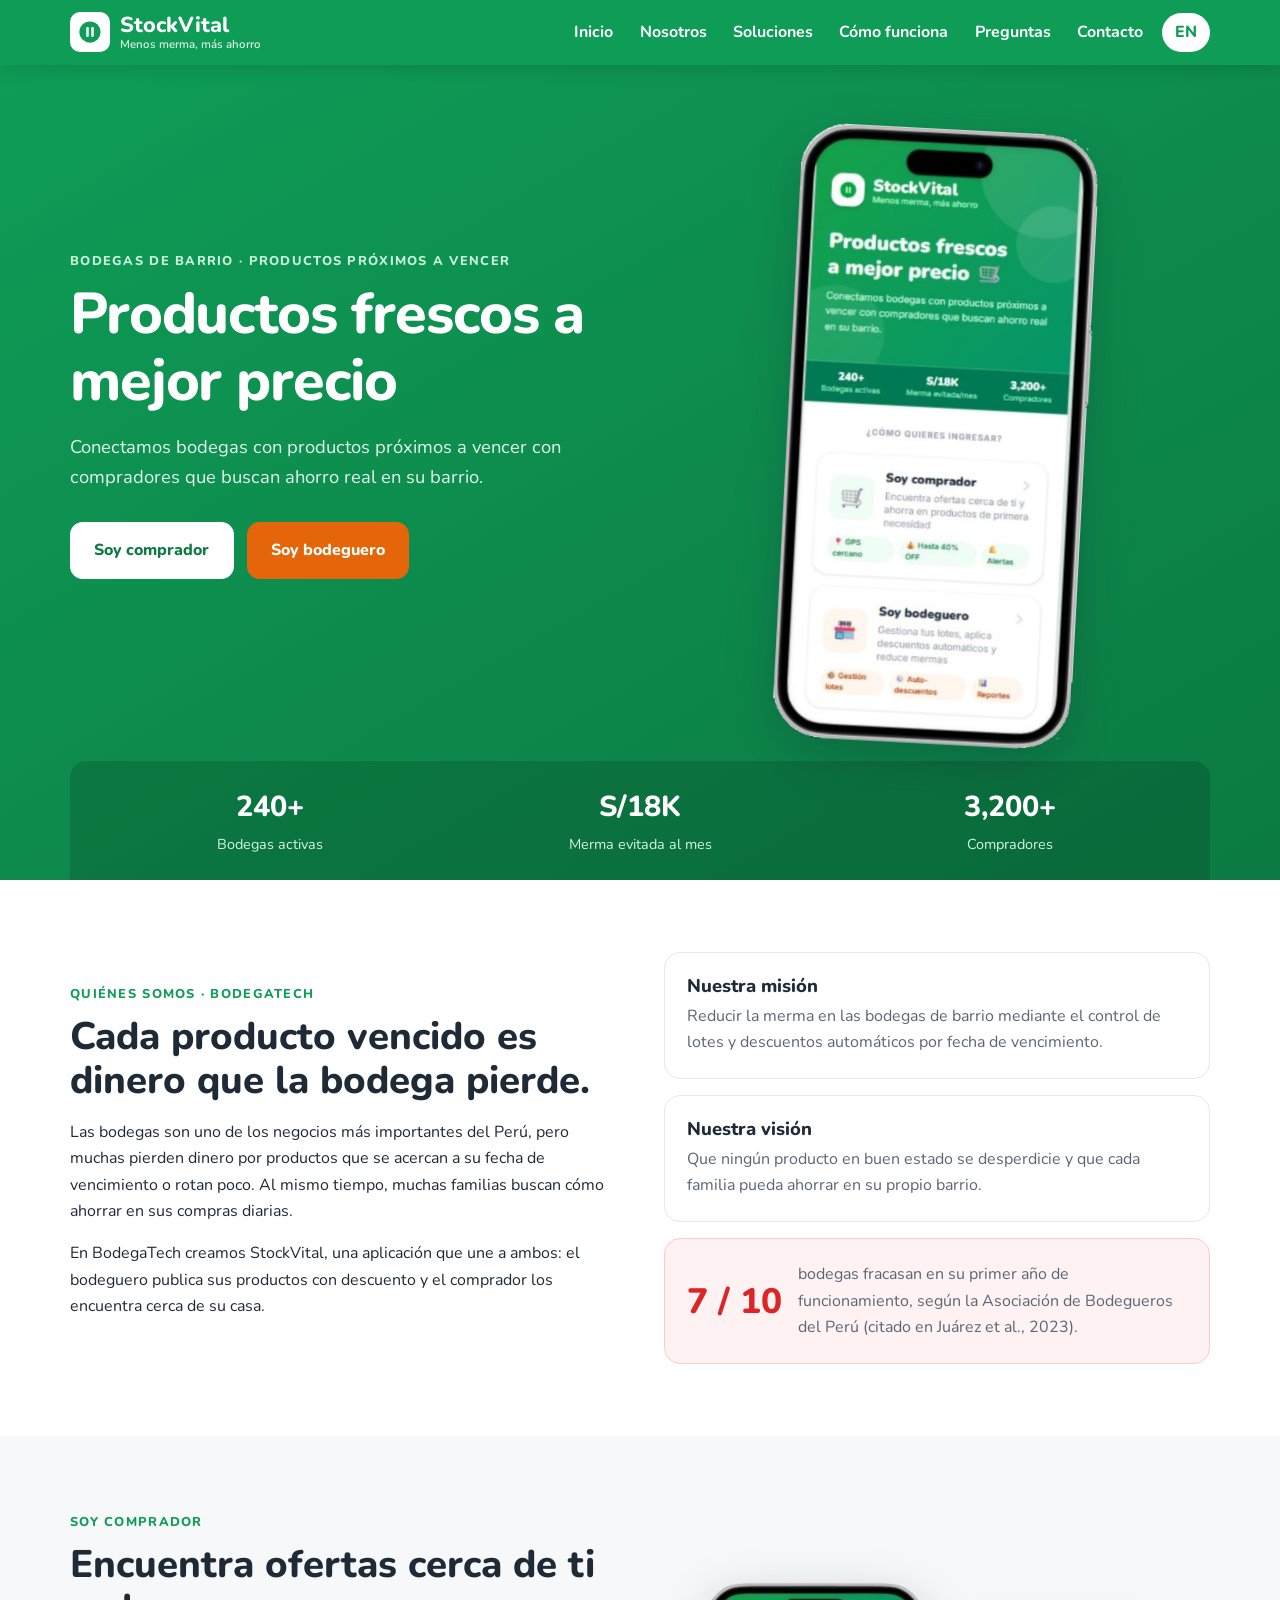
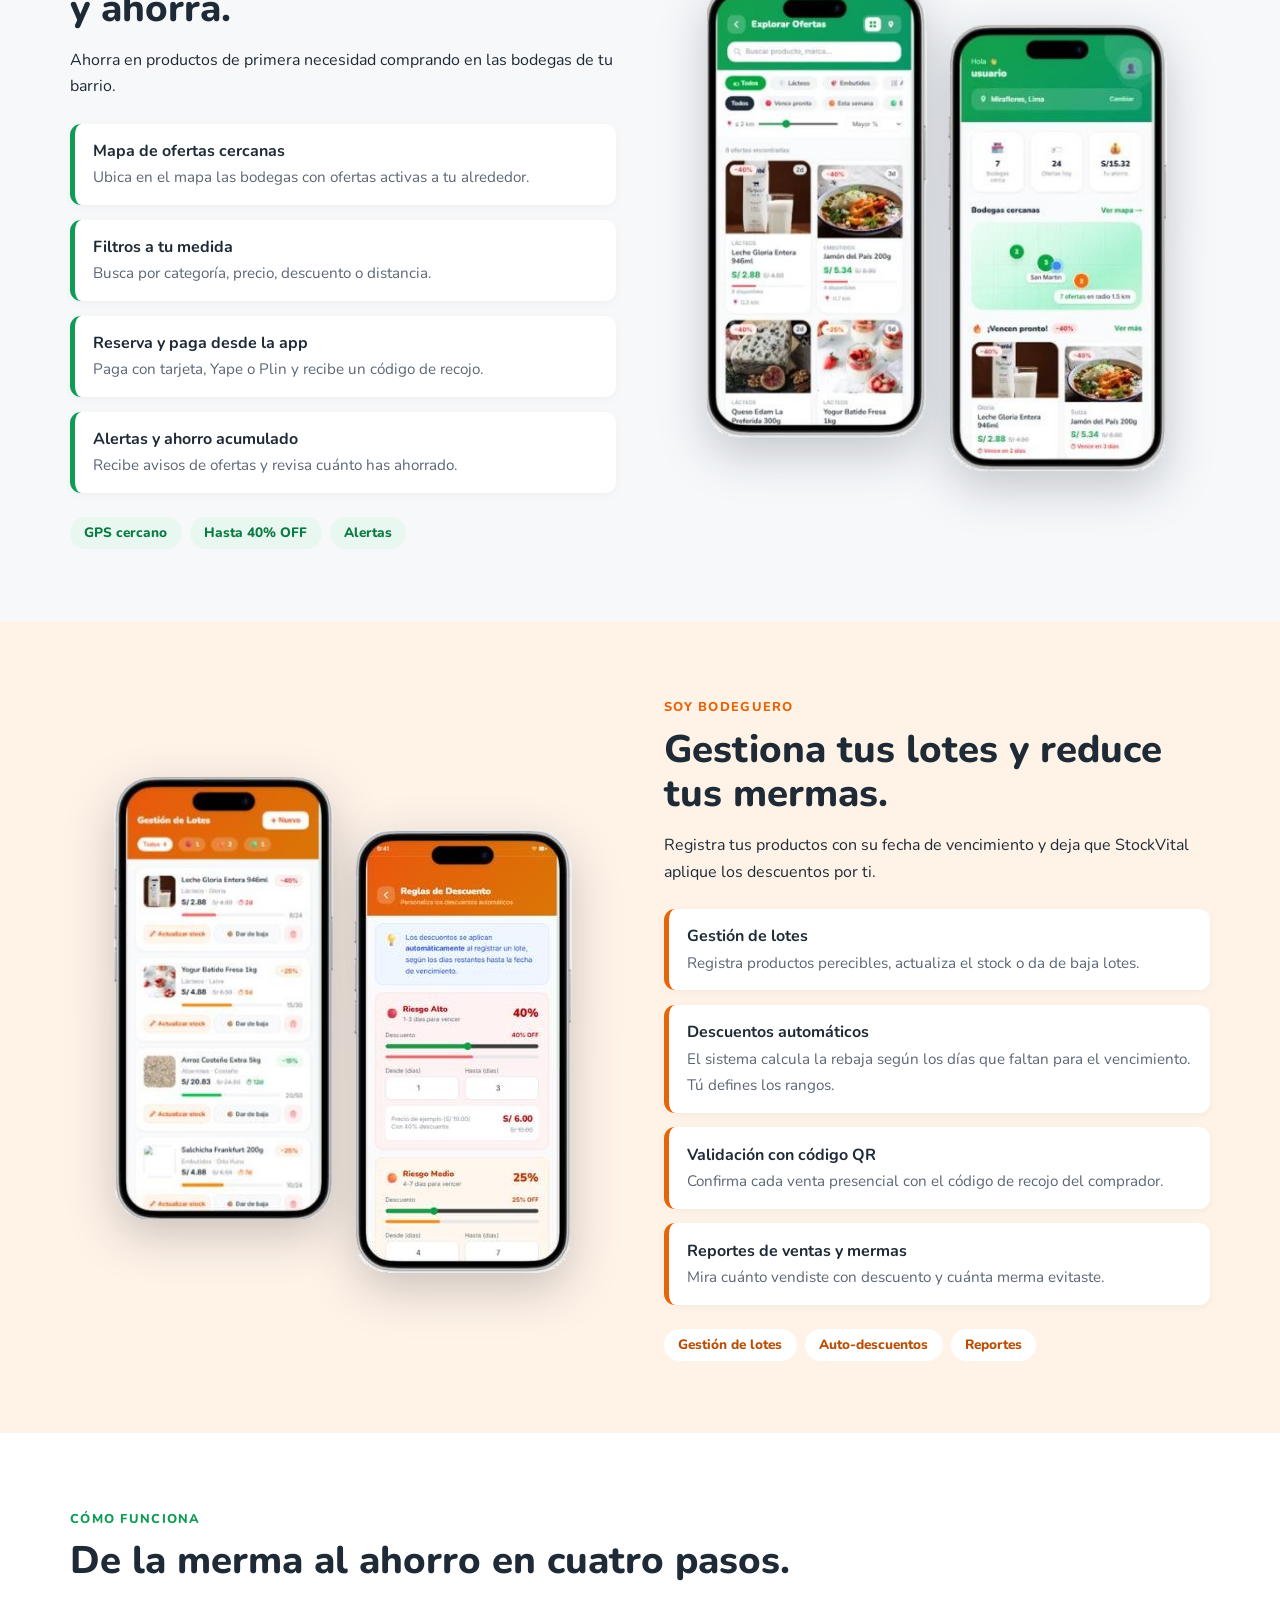
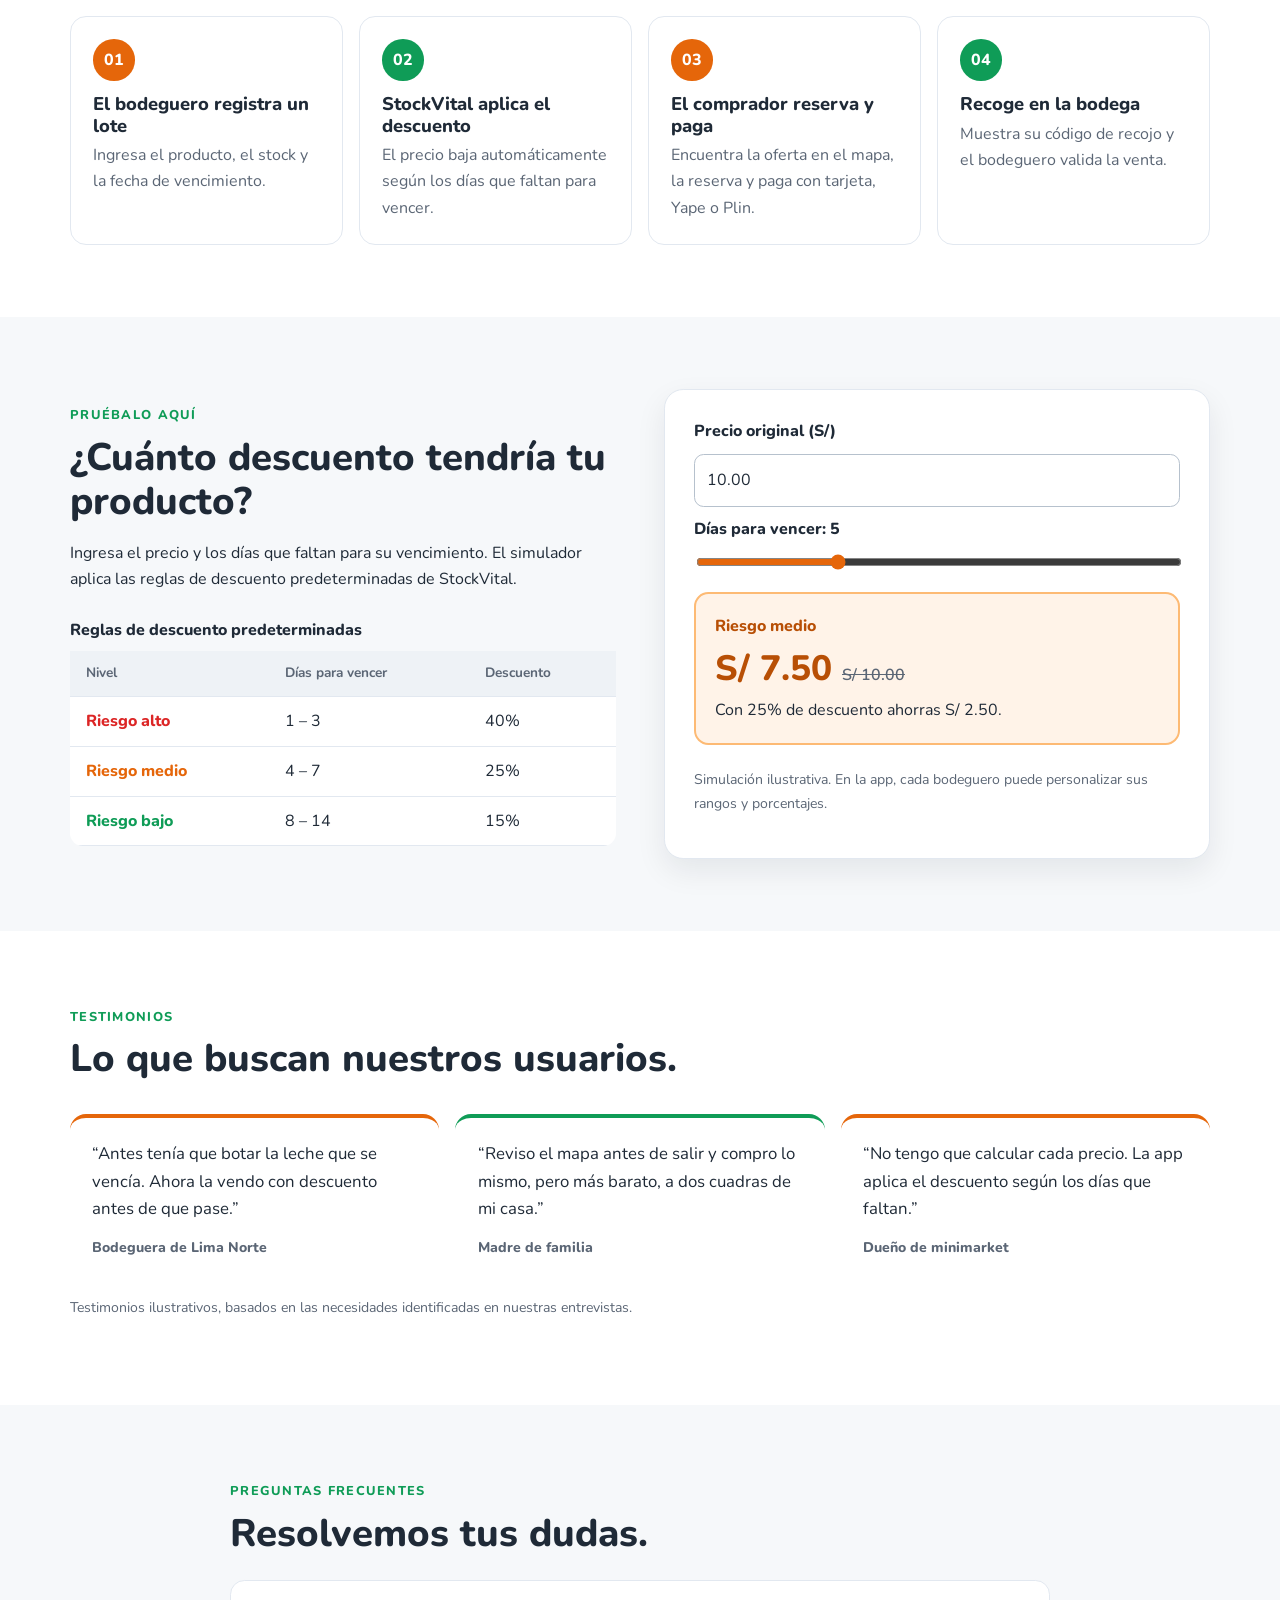
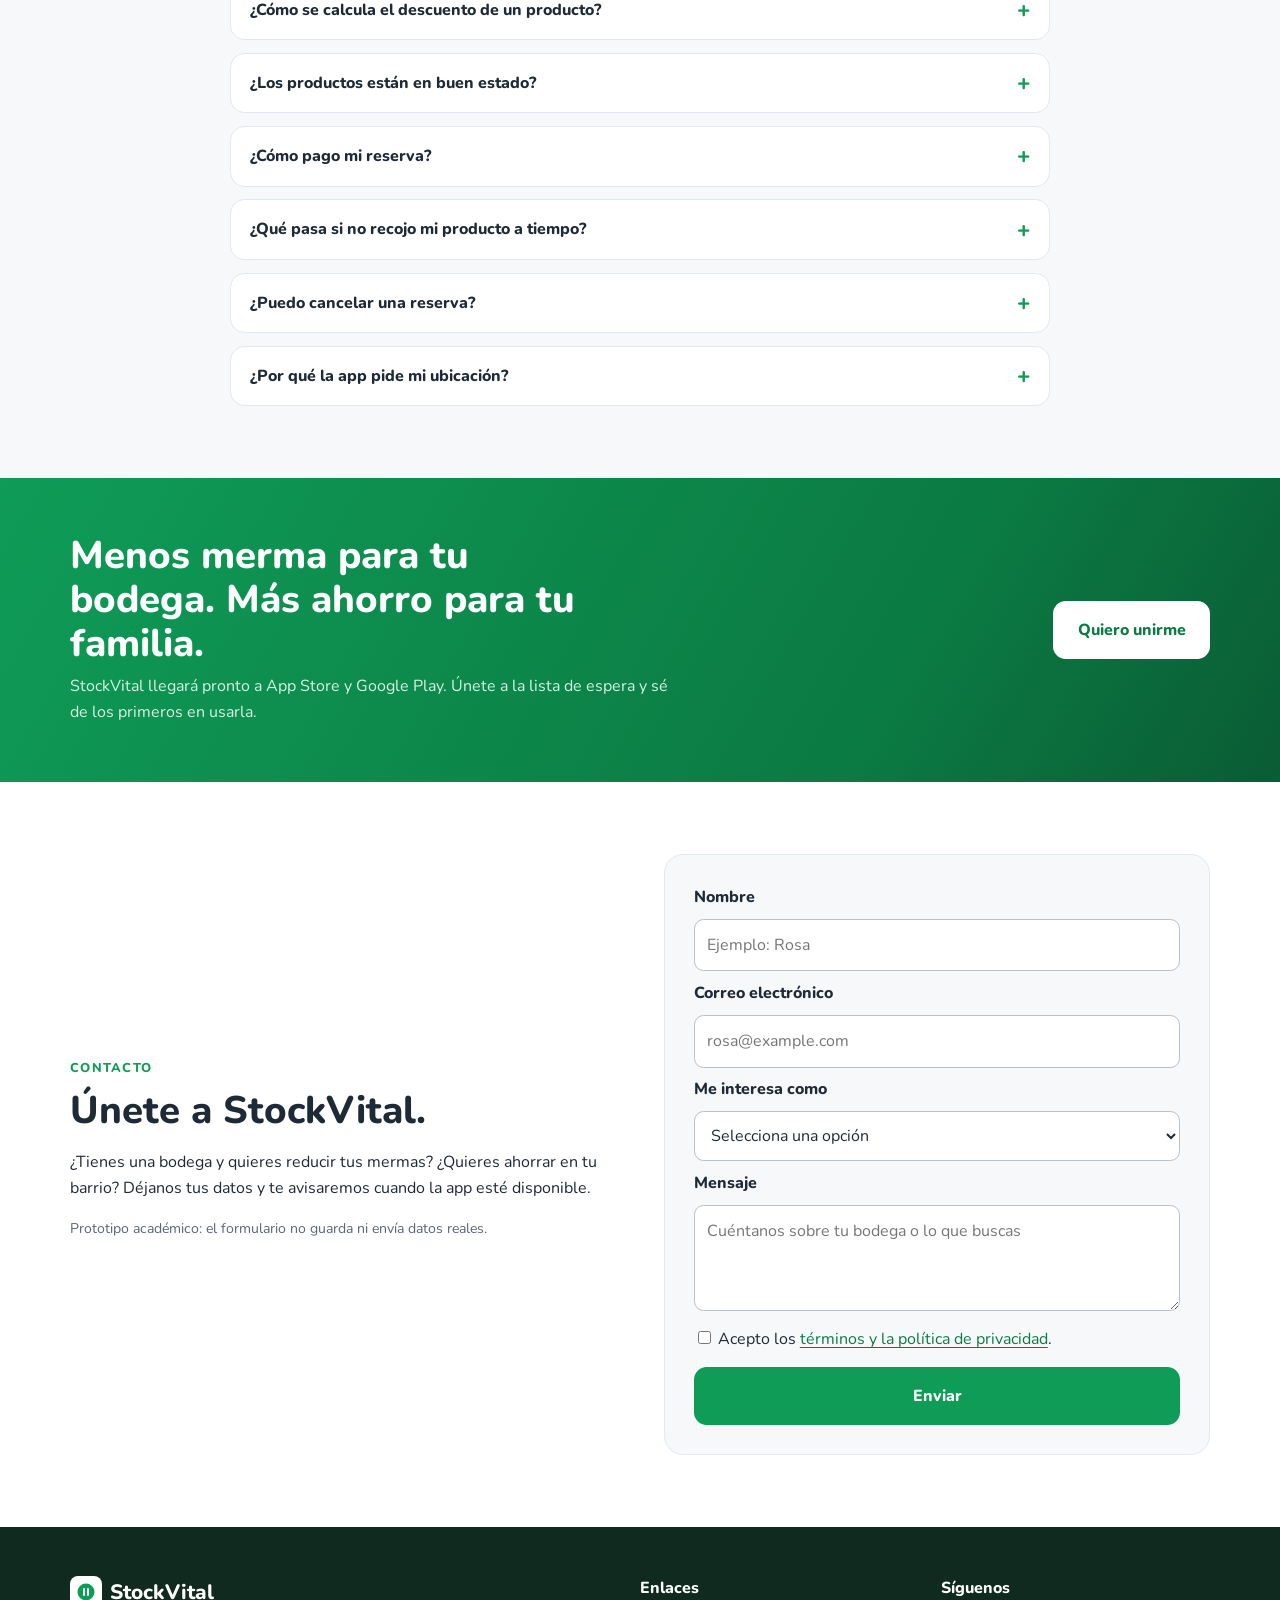
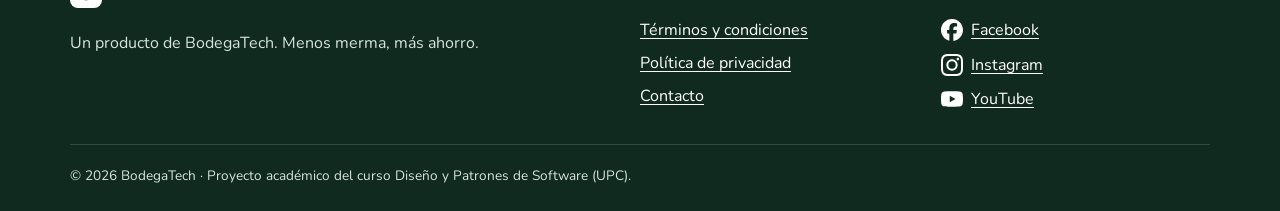
==== index.html @ ab31c31a "feat: primera versión de la landing de StockVital" ====
<!DOCTYPE html>
<html lang="es">
<head>
  <meta charset="UTF-8">
  <!-- PASO 1: el navegador usa el ancho real del dispositivo. -->
  <meta name="viewport" content="width=device-width, initial-scale=1.0">
  <title data-i18n="titulo-inicio">StockVital | Menos merma, más ahorro</title>
  <meta name="description" content="StockVital conecta bodegas con productos próximos a vencer con compradores que buscan ahorro real en su barrio.">
  <!-- PASO 2: tipografía redondeada de los wireframes y hoja de estilos compartida. -->
  <link rel="preconnect" href="https://fonts.googleapis.com">
  <link rel="preconnect" href="https://fonts.gstatic.com" crossorigin>
  <link href="https://fonts.googleapis.com/css2?family=Nunito:wght@400;600;700;800&display=swap" rel="stylesheet">
  <link rel="stylesheet" href="css/estilos.css">
  <link rel="icon" type="image/svg+xml" href="iconos/favicon.svg">
</head>
<body>
<a class="saltar" href="#contenido" data-i18n="saltar">Saltar al contenido</a>

<!-- PASO 3: header fijo con menú horizontal, desplegable y cambio de idioma. -->
<header class="cabecera">
  <div class="contenedor barra">
    <a class="marca" href="index.html"><img src="iconos/logo.svg" alt="" width="40" height="40"><span>StockVital<small data-i18n="lema">Menos merma, más ahorro</small></span></a>
    <nav aria-label="Navegación principal" data-i18n-aria="nav-principal">
      <ul class="menu">
        <li><a href="index.html#inicio" data-i18n="menu-inicio">Inicio</a></li>
        <li><a href="index.html#nosotros" data-i18n="menu-nosotros">Nosotros</a></li>
        <li>
          <!-- details abre el submenú con clic, Enter o toque. -->
          <details class="desplegable">
            <summary data-i18n="menu-soluciones">Soluciones</summary>
            <ul class="submenu">
              <li><a href="index.html#compradores" data-i18n="menu-compradores">Para compradores</a></li>
              <li><a href="index.html#bodegueros" data-i18n="menu-bodegueros">Para bodegueros</a></li>
              <li><a href="index.html#simulador" data-i18n="menu-simulador">Simulador de descuentos</a></li>
            </ul>
          </details>
        </li>
        <li><a href="index.html#como-funciona" data-i18n="menu-como">Cómo funciona</a></li>
        <li><a href="index.html#preguntas" data-i18n="menu-preguntas">Preguntas</a></li>
        <li><a href="index.html#contacto" data-i18n="menu-contacto">Contacto</a></li>
        <!-- JavaScript cambia los textos entre español e inglés (i18n). -->
        <li><button type="button" class="boton-idioma" data-cambiar-idioma aria-label="Change language to English">EN</button></li>
      </ul>
    </nav>
  </div>
</header>

<main id="contenido">

  <!-- PASO 4: hero con texto e imagen en dos columnas. -->
  <section id="inicio" class="hero">
    <div class="contenedor dos-columnas">
      <div>
        <p class="etiqueta etiqueta-clara" data-i18n="hero-etiqueta">Bodegas de barrio · Productos próximos a vencer</p>
        <h1 data-i18n="hero-titulo">Productos frescos a mejor precio</h1>
        <p class="hero-texto" data-i18n="hero-texto">Conectamos bodegas con productos próximos a vencer con compradores que buscan ahorro real en su barrio.</p>
        <div class="acciones">
          <a class="boton boton-blanco" href="#compradores" data-i18n="hero-boton-comprador">Soy comprador</a>
          <a class="boton boton-naranja" href="#bodegueros" data-i18n="hero-boton-bodeguero">Soy bodeguero</a>
        </div>
      </div>
      <figure class="telefono telefono-hero">
        <img src="imagenes/app-inicio.png" alt="Pantalla de inicio de StockVital con las opciones Soy comprador y Soy bodeguero" width="406" height="834" data-i18n-alt="alt-app-inicio">
      </figure>
    </div>
    <!-- Franja de estadísticas del wireframe de inicio. -->
    <ul class="estadisticas contenedor" aria-label="Cifras de StockVital">
      <li><strong data-contador="240" data-sufijo="+">240+</strong><span data-i18n="stat-bodegas">Bodegas activas</span></li>
      <li><strong data-contador="18" data-prefijo="S/" data-sufijo="K">S/18K</strong><span data-i18n="stat-merma">Merma evitada al mes</span></li>
      <li><strong data-contador="3200" data-sufijo="+">3,200+</strong><span data-i18n="stat-compradores">Compradores</span></li>
    </ul>
  </section>

  <!-- PASO 5: quiénes somos y el problema que atendemos. -->
  <section id="nosotros" class="seccion">
    <div class="contenedor dos-columnas">
      <div>
        <p class="etiqueta" data-i18n="nos-etiqueta">Quiénes somos · BodegaTech</p>
        <h2 data-i18n="nos-titulo">Cada producto vencido es dinero que la bodega pierde.</h2>
        <p data-i18n="nos-p1">Las bodegas son uno de los negocios más importantes del Perú, pero muchas pierden dinero por productos que se acercan a su fecha de vencimiento o rotan poco. Al mismo tiempo, muchas familias buscan cómo ahorrar en sus compras diarias.</p>
        <p data-i18n="nos-p2">En BodegaTech creamos StockVital, una aplicación que une a ambos: el bodeguero publica sus productos con descuento y el comprador los encuentra cerca de su casa.</p>
      </div>
      <div class="tarjetas-mision">
        <article class="tarjeta">
          <h3 data-i18n="nos-mision-t">Nuestra misión</h3>
          <p data-i18n="nos-mision">Reducir la merma en las bodegas de barrio mediante el control de lotes y descuentos automáticos por fecha de vencimiento.</p>
        </article>
        <article class="tarjeta">
          <h3 data-i18n="nos-vision-t">Nuestra visión</h3>
          <p data-i18n="nos-vision">Que ningún producto en buen estado se desperdicie y que cada familia pueda ahorrar en su propio barrio.</p>
        </article>
        <article class="tarjeta dato">
          <strong>7 / 10</strong>
          <p data-i18n="nos-dato">bodegas fracasan en su primer año de funcionamiento, según la Asociación de Bodegueros del Perú (citado en Juárez et al., 2023).</p>
        </article>
      </div>
    </div>
  </section>

  <!-- PASO 6: los dos perfiles del wireframe: comprador (verde) y bodeguero (naranja). -->
  <section id="compradores" class="seccion fondo">
    <div class="contenedor dos-columnas">
      <div>
        <p class="etiqueta" data-i18n="comp-etiqueta">Soy comprador</p>
        <h2 data-i18n="comp-titulo">Encuentra ofertas cerca de ti y ahorra.</h2>
        <p data-i18n="comp-texto">Ahorra en productos de primera necesidad comprando en las bodegas de tu barrio.</p>
        <ul class="beneficios">
          <li><strong data-i18n="comp-b1-t">Mapa de ofertas cercanas</strong><span data-i18n="comp-b1">Ubica en el mapa las bodegas con ofertas activas a tu alrededor.</span></li>
          <li><strong data-i18n="comp-b2-t">Filtros a tu medida</strong><span data-i18n="comp-b2">Busca por categoría, precio, descuento o distancia.</span></li>
          <li><strong data-i18n="comp-b3-t">Reserva y paga desde la app</strong><span data-i18n="comp-b3">Paga con tarjeta, Yape o Plin y recibe un código de recojo.</span></li>
          <li><strong data-i18n="comp-b4-t">Alertas y ahorro acumulado</strong><span data-i18n="comp-b4">Recibe avisos de ofertas y revisa cuánto has ahorrado.</span></li>
        </ul>
        <ul class="chips chips-verde">
          <li data-i18n="chip-gps">GPS cercano</li><li data-i18n="chip-40">Hasta 40% OFF</li><li data-i18n="chip-alertas">Alertas</li>
        </ul>
      </div>
      <div class="pantallas">
        <figure class="telefono"><img src="imagenes/consumidor-ofertas.png" alt="Explorador de ofertas con filtros por categoría y productos con descuento" width="251" height="521" loading="lazy" data-i18n-alt="alt-ofertas"></figure>
        <figure class="telefono"><img src="imagenes/consumidor-mapa.png" alt="Inicio del comprador con el mapa de bodegas cercanas" width="227" height="466" loading="lazy" data-i18n-alt="alt-mapa"></figure>
      </div>
    </div>
  </section>

  <section id="bodegueros" class="seccion bodeguero">
    <div class="contenedor dos-columnas invertido">
      <div class="pantallas">
        <figure class="telefono"><img src="imagenes/bodeguero-lotes.png" alt="Gestión de lotes con stock, precio rebajado y fecha de vencimiento" width="217" height="438" loading="lazy" data-i18n-alt="alt-lotes"></figure>
        <figure class="telefono"><img src="imagenes/bodeguero-descuentos.png" alt="Reglas de descuento por riesgo alto, medio y bajo" width="219" height="460" loading="lazy" data-i18n-alt="alt-reglas"></figure>
      </div>
      <div>
        <p class="etiqueta etiqueta-naranja" data-i18n="bod-etiqueta">Soy bodeguero</p>
        <h2 data-i18n="bod-titulo">Gestiona tus lotes y reduce tus mermas.</h2>
        <p data-i18n="bod-texto">Registra tus productos con su fecha de vencimiento y deja que StockVital aplique los descuentos por ti.</p>
        <ul class="beneficios beneficios-naranja">
          <li><strong data-i18n="bod-b1-t">Gestión de lotes</strong><span data-i18n="bod-b1">Registra productos perecibles, actualiza el stock o da de baja lotes.</span></li>
          <li><strong data-i18n="bod-b2-t">Descuentos automáticos</strong><span data-i18n="bod-b2">El sistema calcula la rebaja según los días que faltan para el vencimiento. Tú defines los rangos.</span></li>
          <li><strong data-i18n="bod-b3-t">Validación con código QR</strong><span data-i18n="bod-b3">Confirma cada venta presencial con el código de recojo del comprador.</span></li>
          <li><strong data-i18n="bod-b4-t">Reportes de ventas y mermas</strong><span data-i18n="bod-b4">Mira cuánto vendiste con descuento y cuánta merma evitaste.</span></li>
        </ul>
        <ul class="chips chips-naranja">
          <li data-i18n="chip-lotes">Gestión de lotes</li><li data-i18n="chip-auto">Auto-descuentos</li><li data-i18n="chip-reportes">Reportes</li>
        </ul>
      </div>
    </div>
  </section>

  <!-- PASO 7: recorrido completo en cuatro pasos (tarjetas en Grid). -->
  <section id="como-funciona" class="seccion contenedor">
    <p class="etiqueta" data-i18n="como-etiqueta">Cómo funciona</p>
    <h2 data-i18n="como-titulo">De la merma al ahorro en cuatro pasos.</h2>
    <ol class="pasos">
      <li class="tarjeta"><span class="numero">01</span><h3 data-i18n="paso1-t">El bodeguero registra un lote</h3><p data-i18n="paso1">Ingresa el producto, el stock y la fecha de vencimiento.</p></li>
      <li class="tarjeta"><span class="numero">02</span><h3 data-i18n="paso2-t">StockVital aplica el descuento</h3><p data-i18n="paso2">El precio baja automáticamente según los días que faltan para vencer.</p></li>
      <li class="tarjeta"><span class="numero">03</span><h3 data-i18n="paso3-t">El comprador reserva y paga</h3><p data-i18n="paso3">Encuentra la oferta en el mapa, la reserva y paga con tarjeta, Yape o Plin.</p></li>
      <li class="tarjeta"><span class="numero">04</span><h3 data-i18n="paso4-t">Recoge en la bodega</h3><p data-i18n="paso4">Muestra su código de recojo y el bodeguero valida la venta.</p></li>
    </ol>
  </section>

  <!-- PASO 8: simulador. JavaScript calcula el descuento con las reglas del wireframe. -->
  <section id="simulador" class="seccion fondo">
    <div class="contenedor dos-columnas">
      <div>
        <p class="etiqueta" data-i18n="sim-etiqueta">Pruébalo aquí</p>
        <h2 data-i18n="sim-titulo">¿Cuánto descuento tendría tu producto?</h2>
        <p data-i18n="sim-texto">Ingresa el precio y los días que faltan para su vencimiento. El simulador aplica las reglas de descuento predeterminadas de StockVital.</p>
        <table class="reglas">
          <caption data-i18n="reglas-caption">Reglas de descuento predeterminadas</caption>
          <thead><tr><th scope="col" data-i18n="reglas-nivel">Nivel</th><th scope="col" data-i18n="reglas-dias">Días para vencer</th><th scope="col" data-i18n="reglas-desc">Descuento</th></tr></thead>
          <tbody>
            <tr class="riesgo-alto"><td data-i18n="riesgo-alto">Riesgo alto</td><td>1 – 3</td><td>40%</td></tr>
            <tr class="riesgo-medio"><td data-i18n="riesgo-medio">Riesgo medio</td><td>4 – 7</td><td>25%</td></tr>
            <tr class="riesgo-bajo"><td data-i18n="riesgo-bajo">Riesgo bajo</td><td>8 – 14</td><td>15%</td></tr>
          </tbody>
        </table>
      </div>
      <form class="simulador" id="form-simulador" novalidate>
        <label for="precio" data-i18n="sim-precio">Precio original (S/)</label>
        <input id="precio" type="number" min="0.10" max="9999" step="0.10" value="10.00" inputmode="decimal">
        <label for="dias"><span data-i18n="sim-dias">Días para vencer</span>: <output id="dias-valor" for="dias">5</output></label>
        <input id="dias" type="range" min="1" max="15" value="5">
        <div class="resultado" id="resultado" aria-live="polite">
          <p class="resultado-nivel" id="resultado-nivel">Riesgo medio</p>
          <p class="resultado-precio"><span id="resultado-final">S/ 7.50</span> <del id="resultado-original">S/ 10.00</del></p>
          <p id="resultado-detalle">Con 25% de descuento ahorras S/ 2.50.</p>
        </div>
        <noscript><p class="nota">Activa JavaScript para usar el simulador. Las reglas están en la tabla.</p></noscript>
        <p class="nota" data-i18n="sim-nota">Simulación ilustrativa. En la app, cada bodeguero puede personalizar sus rangos y porcentajes.</p>
      </form>
    </div>
  </section>

  <section id="testimonios" class="seccion">
    <div class="contenedor">
      <p class="etiqueta" data-i18n="test-etiqueta">Testimonios</p>
      <h2 data-i18n="test-titulo">Lo que buscan nuestros usuarios.</h2>
      <div class="testimonios">
        <blockquote><p data-i18n="test-1">“Antes tenía que botar la leche que se vencía. Ahora la vendo con descuento antes de que pase.”</p><footer data-i18n="test-1-autor">Bodeguera de Lima Norte</footer></blockquote>
        <blockquote><p data-i18n="test-2">“Reviso el mapa antes de salir y compro lo mismo, pero más barato, a dos cuadras de mi casa.”</p><footer data-i18n="test-2-autor">Madre de familia</footer></blockquote>
        <blockquote><p data-i18n="test-3">“No tengo que calcular cada precio. La app aplica el descuento según los días que faltan.”</p><footer data-i18n="test-3-autor">Dueño de minimarket</footer></blockquote>
      </div>
      <p class="nota" data-i18n="test-nota">Testimonios ilustrativos, basados en las necesidades identificadas en nuestras entrevistas.</p>
    </div>
  </section>

  <!-- PASO 9: preguntas frecuentes con details (abren y cierran sin JavaScript). -->
  <section id="preguntas" class="seccion fondo">
    <div class="contenedor faq-contenedor">
      <p class="etiqueta" data-i18n="faq-etiqueta">Preguntas frecuentes</p>
      <h2 data-i18n="faq-titulo">Resolvemos tus dudas.</h2>
      <div class="faq">
        <details>
          <summary data-i18n="faq-1-p">¿Cómo se calcula el descuento de un producto?</summary>
          <p data-i18n="faq-1-r">Según los días que faltan para su vencimiento. Por defecto: de 1 a 3 días, 40%; de 4 a 7 días, 25%; y de 8 a 14 días, 15%. Cada bodeguero puede personalizar estos rangos y porcentajes.</p>
        </details>
        <details>
          <summary data-i18n="faq-2-p">¿Los productos están en buen estado?</summary>
          <p data-i18n="faq-2-r">Sí. Se publican antes de su fecha de vencimiento, y cada bodeguero es responsable de que estén en buen estado al momento del recojo.</p>
        </details>
        <details>
          <summary data-i18n="faq-3-p">¿Cómo pago mi reserva?</summary>
          <p data-i18n="faq-3-r">Desde la app, con tarjeta de crédito o débito, Yape o Plin. Al confirmarse el pago recibes un comprobante y un código de recojo.</p>
        </details>
        <details>
          <summary data-i18n="faq-4-p">¿Qué pasa si no recojo mi producto a tiempo?</summary>
          <p data-i18n="faq-4-r">Como son productos próximos a vencer, si no los recoges dentro del tiempo límite no hay reembolso. Esta política se muestra antes de confirmar el pago, y la app te envía un recordatorio antes de que cierre la bodega.</p>
        </details>
        <details>
          <summary data-i18n="faq-5-p">¿Puedo cancelar una reserva?</summary>
          <p data-i18n="faq-5-r">Sí, mientras la reserva siga activa y antes de su tiempo de expiración. El producto vuelve a estar disponible para otros compradores.</p>
        </details>
        <details>
          <summary data-i18n="faq-6-p">¿Por qué la app pide mi ubicación?</summary>
          <p data-i18n="faq-6-r">Para mostrarte las bodegas con ofertas cerca de ti y calcular la ruta. Solo se usa con tu consentimiento, según la Ley N.° 29733 de Protección de Datos Personales.</p>
        </details>
      </div>
    </div>
  </section>

  <!-- Llamado final a la acción antes del formulario. -->
  <section class="cta">
    <div class="contenedor cta-contenido">
      <div>
        <h2 data-i18n="cta-titulo">Menos merma para tu bodega. Más ahorro para tu familia.</h2>
        <p data-i18n="cta-texto">StockVital llegará pronto a App Store y Google Play. Únete a la lista de espera y sé de los primeros en usarla.</p>
      </div>
      <a class="boton boton-blanco" href="#contacto" data-i18n="cta-boton">Quiero unirme</a>
    </div>
  </section>

  <!-- PASO 10: formulario con validación HTML5 que lleva a confirmacion.html. -->
  <section id="contacto" class="seccion contenedor">
    <div class="dos-columnas">
      <div>
        <p class="etiqueta" data-i18n="con-etiqueta">Contacto</p>
        <h2 data-i18n="con-titulo">Únete a StockVital.</h2>
        <p data-i18n="con-texto">¿Tienes una bodega y quieres reducir tus mermas? ¿Quieres ahorrar en tu barrio? Déjanos tus datos y te avisaremos cuando la app esté disponible.</p>
        <p class="nota" data-i18n="con-nota">Prototipo académico: el formulario no guarda ni envía datos reales.</p>
      </div>
      <form action="confirmacion.html" method="get" class="formulario">
        <label for="nombre" data-i18n="f-nombre">Nombre</label>
        <input id="nombre" type="text" required minlength="2" maxlength="60" placeholder="Ejemplo: Rosa" autocomplete="off" data-i18n-ph="f-nombre-ph">
        <label for="correo" data-i18n="f-correo">Correo electrónico</label>
        <input id="correo" type="email" required placeholder="rosa@example.com" autocomplete="off">
        <label for="perfil" data-i18n="f-perfil">Me interesa como</label>
        <select id="perfil" required>
          <option value="" data-i18n="f-perfil-0">Selecciona una opción</option>
          <option data-i18n="f-perfil-1">Bodeguero</option>
          <option data-i18n="f-perfil-2">Comprador</option>
        </select>
        <label for="mensaje" data-i18n="f-mensaje">Mensaje</label>
        <textarea id="mensaje" rows="3" required minlength="10" maxlength="300" placeholder="Cuéntanos sobre tu bodega o lo que buscas" data-i18n-ph="f-mensaje-ph"></textarea>
        <div class="casilla"><input id="acepto" type="checkbox" required> <label for="acepto"><span data-i18n="f-acepto">Acepto los</span> <a href="terminos.html" data-i18n="f-terminos">términos y la política de privacidad</a>.</label></div>
        <button class="boton" type="submit" data-i18n="f-enviar">Enviar</button>
      </form>
    </div>
  </section>
</main>

<!-- PASO FINAL: pie compartido por las páginas del sitio. -->
<footer class="pie">
  <div class="contenedor pie-columnas">
    <div>
      <p class="pie-marca"><img src="iconos/logo.svg" alt="" width="32" height="32"> StockVital</p>
      <p data-i18n="pie-texto">Un producto de BodegaTech. Menos merma, más ahorro.</p>
    </div>
    <div>
      <p class="pie-titulo" data-i18n="pie-enlaces">Enlaces</p>
      <ul class="pie-lista">
        <li><a href="terminos.html" data-i18n="pie-terminos">Términos y condiciones</a></li>
        <li><a href="terminos.html#privacidad" data-i18n="pie-privacidad">Política de privacidad</a></li>
        <li><a href="index.html#contacto" data-i18n="menu-contacto">Contacto</a></li>
      </ul>
    </div>
    <div>
      <p class="pie-titulo" data-i18n="pie-redes">Síguenos</p>
      <nav class="redes" aria-label="Redes sociales">
        <!-- Páginas generales; reemplazar por las cuentas del proyecto. -->
        <a href="https://www.facebook.com/" target="_blank" rel="noopener noreferrer"><img src="iconos/facebook.svg" alt="" width="22" height="22">Facebook</a>
        <a href="https://www.instagram.com/" target="_blank" rel="noopener noreferrer"><img src="iconos/instagram.svg" alt="" width="22" height="22">Instagram</a>
        <a href="https://www.youtube.com/" target="_blank" rel="noopener noreferrer"><img src="iconos/youtube.svg" alt="" width="22" height="22">YouTube</a>
      </nav>
    </div>
  </div>
  <p class="contenedor pie-copy" data-i18n="pie-copy">© 2026 BodegaTech · Proyecto académico del curso Diseño y Patrones de Software (UPC).</p>
</footer>

<script src="js/idioma.js"></script>
<script src="js/simulador.js"></script>
<script src="js/animaciones.js"></script>
</body>
</html>
---- css/estilos.css ----
/* =========================================================
   StockVital · estilos compartidos
   Colores tomados de los wireframes del TB2:
   verde = comprador / marca · naranja = bodeguero
   ========================================================= */
:root {
  --verde: #0f9c57;
  --verde-oscuro: #0b7a43;
  --verde-claro: #e8f7ef;
  --naranja: #e5660a;
  --naranja-oscuro: #b84f05;
  --naranja-claro: #fff3e8;
  --rojo: #dc2626;
  --texto: #1f2a37;
  --texto-suave: #5b6675;
  --borde: #e2e8f0;
  --fondo-suave: #f6f8fa;
  --blanco: #ffffff;
}

/* PASO 1. El ancho incluye padding y borde. */
* { box-sizing: border-box; }

/* PASO 2. Estilos generales. */
body { margin: 0; font-family: "Nunito", "Segoe UI", Arial, sans-serif; color: var(--texto); background: var(--blanco); line-height: 1.65; }
h1, h2, h3 { line-height: 1.15; font-weight: 800; }
h1 { font-size: clamp(2.2rem, 5vw, 3.6rem); margin: 0 0 1rem; letter-spacing: -.02em; }
h2 { font-size: clamp(1.7rem, 3.4vw, 2.4rem); margin: 0 0 1rem; }
h3 { font-size: 1.15rem; margin: 0 0 .4rem; }
a { color: var(--verde-oscuro); text-underline-offset: 3px; }
img { max-width: 100%; height: auto; display: block; }
/* Foco visible para navegar con teclado. */
a:focus-visible, button:focus-visible, summary:focus-visible, input:focus-visible, select:focus-visible, textarea:focus-visible { outline: 3px solid #f59e0b; outline-offset: 3px; }

.contenedor { width: 92%; max-width: 1140px; margin: 0 auto; }
.seccion { padding: 4.5rem 0; }
.fondo { background: var(--fondo-suave); }
.etiqueta { display: inline-block; font-size: .8rem; font-weight: 800; letter-spacing: .1em; text-transform: uppercase; color: var(--verde); margin: 0 0 .6rem; }
.etiqueta-naranja { color: var(--naranja); }
.etiqueta-clara { color: #c9f2dc; }
.nota { font-size: .88rem; color: var(--texto-suave); }

/* PASO 3. Header fijo con Flexbox. */
.cabecera { position: sticky; top: 0; z-index: 100; background: var(--verde); box-shadow: 0 4px 16px rgba(0, 0, 0, .12); }
.barra { display: flex; align-items: center; justify-content: space-between; gap: 1rem; flex-wrap: wrap; padding: .7rem 0; }
.marca { display: flex; align-items: center; gap: .6rem; color: var(--blanco); text-decoration: none; font-size: 1.35rem; font-weight: 800; line-height: 1.1; }
.marca small { display: block; font-size: .72rem; font-weight: 600; opacity: .85; }
.menu { display: flex; flex-wrap: wrap; align-items: center; gap: .15rem; list-style: none; margin: 0; padding: 0; }
.menu a, .menu summary { display: block; padding: .5rem .75rem; color: var(--blanco); font-weight: 700; text-decoration: none; border-radius: .5rem; cursor: pointer; }
.menu a:hover, .menu summary:hover, .desplegable[open] summary { background: rgba(255, 255, 255, .18); }
section[id], main[id], h2[id] { scroll-margin-top: 90px; }

/* Desplegable vertical con details. */
.desplegable { position: relative; }
.submenu { position: absolute; top: 100%; left: 0; width: 230px; margin: .35rem 0 0; padding: .4rem; list-style: none; background: var(--blanco); border-radius: .7rem; box-shadow: 0 12px 28px rgba(0, 0, 0, .18); z-index: 10; }
.submenu a { color: var(--texto); }
.submenu a:hover { background: var(--verde-claro); }

/* Botón de idioma (JavaScript cambia el texto ES/EN). */
.boton-idioma { margin-left: .3rem; padding: .4rem .8rem; font: inherit; font-weight: 800; color: var(--verde); background: var(--blanco); border: 0; border-radius: 2rem; cursor: pointer; }
.boton-idioma:hover { background: var(--verde-claro); }

/* PASO 4. Dos columnas: texto e imagen. */
.dos-columnas { display: grid; grid-template-columns: repeat(2, minmax(0, 1fr)); gap: 3rem; align-items: center; }
.dos-columnas > * { min-width: 0; }

/* Hero verde, como la pantalla de inicio del wireframe. */
.hero { background: linear-gradient(150deg, var(--verde) 0%, var(--verde-oscuro) 100%); color: var(--blanco); padding-top: 4rem; overflow: hidden; }
.hero-texto { font-size: 1.15rem; color: #e3f6ec; max-width: 34rem; }
.acciones { display: flex; flex-wrap: wrap; gap: .8rem; margin-top: 1.8rem; }

/* Botones. */
.boton { display: inline-block; padding: .85rem 1.4rem; font: inherit; font-weight: 800; color: var(--blanco); background: var(--verde); border: 2px solid var(--verde); border-radius: .8rem; text-decoration: none; text-align: center; cursor: pointer; }
.boton:hover { background: var(--verde-oscuro); border-color: var(--verde-oscuro); }
.boton-blanco { background: var(--blanco); color: var(--verde-oscuro); border-color: var(--blanco); }
.boton-blanco:hover { background: var(--verde-claro); color: var(--verde-oscuro); border-color: var(--verde-claro); }
.boton-naranja { background: var(--naranja); border-color: var(--naranja); }
.boton-naranja:hover { background: var(--naranja-oscuro); border-color: var(--naranja-oscuro); }

/* Marco de teléfono para las capturas de los wireframes. */
/* Las capturas ya traen el marco del teléfono; solo se añade una sombra suave. */
.telefono { margin: 0; }
.telefono img { width: 100%; filter: drop-shadow(0 16px 24px rgba(15, 23, 42, .22)); }
.telefono-hero { width: min(300px, 80%); margin: 0 auto -3rem; transform: rotate(3deg); }

/* Franja de estadísticas. */
.estadisticas { display: grid; grid-template-columns: repeat(3, minmax(0, 1fr)); gap: 1rem; list-style: none; margin: 4rem auto 0; padding: 1.4rem; text-align: center; background: rgba(0, 0, 0, .14); border-radius: 1rem 1rem 0 0; position: relative; }
.estadisticas strong { display: block; font-size: 1.8rem; font-weight: 800; }
.estadisticas span { font-size: .9rem; color: #d6f3e3; }

/* PASO 5. Nosotros: tarjetas de misión, visión y dato del problema. */
.tarjetas-mision { display: grid; gap: 1rem; }
.tarjeta { padding: 1.4rem; background: var(--blanco); border: 1px solid var(--borde); border-radius: 1rem; }
.tarjeta p { margin: 0; color: var(--texto-suave); }
.dato { display: flex; align-items: center; gap: 1rem; background: #fef2f2; border-color: #fecaca; }
.dato strong { flex: none; font-size: 2.2rem; font-weight: 800; color: var(--rojo); }

/* PASO 6. Perfiles comprador (verde) y bodeguero (naranja). */
.bodeguero { background: var(--naranja-claro); }
.beneficios { list-style: none; padding: 0; margin: 1.5rem 0; display: grid; gap: .9rem; }
.beneficios li { padding: .9rem 1.1rem; background: var(--blanco); border-left: 5px solid var(--verde); border-radius: .7rem; box-shadow: 0 2px 8px rgba(0, 0, 0, .04); }
.beneficios strong { display: block; }
.beneficios span { color: var(--texto-suave); font-size: .95rem; }
.beneficios-naranja li { border-left-color: var(--naranja); }
.chips { display: flex; flex-wrap: wrap; gap: .5rem; list-style: none; padding: 0; margin: 0; }
.chips li { padding: .3rem .9rem; font-size: .85rem; font-weight: 800; border-radius: 2rem; }
.chips-verde li { color: var(--verde-oscuro); background: var(--verde-claro); }
.chips-naranja li { color: var(--naranja-oscuro); background: var(--blanco); }
.pantallas { display: grid; grid-template-columns: repeat(2, minmax(0, 1fr)); gap: 1.2rem; max-width: 460px; margin: 0 auto; }
.pantallas .telefono:nth-child(2) { margin-top: 2.5rem; }

/* PASO 7. Cómo funciona: cuatro pasos en Grid. */
.pasos { display: grid; grid-template-columns: repeat(4, minmax(0, 1fr)); gap: 1rem; list-style: none; padding: 0; margin: 2rem 0 0; }
.numero { display: inline-grid; place-items: center; width: 2.6rem; height: 2.6rem; margin-bottom: .8rem; font-weight: 800; color: var(--blanco); background: var(--verde); border-radius: 50%; }
.pasos li:nth-child(odd) .numero { background: var(--naranja); }

/* PASO 8. Simulador de descuentos y tabla de reglas. */
.reglas { width: 100%; margin-top: 1.5rem; border-collapse: collapse; background: var(--blanco); border-radius: .8rem; overflow: hidden; }
.reglas caption { text-align: left; font-weight: 800; padding-bottom: .5rem; }
.reglas th, .reglas td { padding: .7rem 1rem; text-align: left; border-bottom: 1px solid var(--borde); }
.reglas th { font-size: .85rem; color: var(--texto-suave); background: #eef2f6; }
.riesgo-alto td:first-child { color: var(--rojo); font-weight: 800; }
.riesgo-medio td:first-child { color: var(--naranja); font-weight: 800; }
.riesgo-bajo td:first-child { color: var(--verde); font-weight: 800; }
.simulador { display: grid; gap: .6rem; padding: 1.8rem; background: var(--blanco); border: 1px solid var(--borde); border-radius: 1.2rem; box-shadow: 0 12px 30px rgba(15, 23, 42, .08); }
.simulador label { font-weight: 800; }
.simulador input[type="range"] { width: 100%; accent-color: var(--naranja); }
.resultado { margin-top: .6rem; padding: 1.2rem; border-radius: .9rem; background: var(--fondo-suave); border: 2px solid var(--borde); }
.resultado p { margin: 0; }
.resultado-nivel { font-weight: 800; }
.resultado-precio { font-size: 2.2rem; font-weight: 800; }
.resultado-precio del { font-size: 1rem; color: var(--texto-suave); font-weight: 600; }
.resultado.riesgo-alto { background: #fef2f2; border-color: #fca5a5; }
.resultado.riesgo-alto .resultado-nivel, .resultado.riesgo-alto .resultado-precio span { color: var(--rojo); }
.resultado.riesgo-medio { background: var(--naranja-claro); border-color: #fdba74; }
.resultado.riesgo-medio .resultado-nivel, .resultado.riesgo-medio .resultado-precio span { color: var(--naranja-oscuro); }
.resultado.riesgo-bajo { background: var(--verde-claro); border-color: #86efac; }
.resultado.riesgo-bajo .resultado-nivel, .resultado.riesgo-bajo .resultado-precio span { color: var(--verde-oscuro); }

/* Testimonios. */
figure { margin: 0; }
.testimonios { display: grid; grid-template-columns: repeat(3, minmax(0, 1fr)); gap: 1rem; margin-top: 2rem; }
blockquote { margin: 0; padding: 1.4rem; background: var(--blanco); border-radius: 1rem; border-top: 4px solid var(--verde); }
blockquote:nth-child(odd) { border-top-color: var(--naranja); }
blockquote p { margin: 0 0 .8rem; font-size: 1.05rem; }
blockquote footer { font-size: .88rem; font-weight: 800; color: var(--texto-suave); }

/* PASO 9. Preguntas frecuentes con details. */
.faq-contenedor { max-width: 820px; }
.faq { display: grid; gap: .8rem; margin-top: 1.5rem; }
.faq details { background: var(--blanco); border: 1px solid var(--borde); border-radius: .9rem; }
.faq summary { display: block; color: var(--texto); padding: 1rem 3rem 1rem 1.2rem; font-weight: 800; list-style: none; cursor: pointer; position: relative; }
.faq summary::-webkit-details-marker { display: none; }
.faq summary::after { content: "+"; position: absolute; right: 1.2rem; top: 50%; transform: translateY(-50%); font-size: 1.4rem; color: var(--verde); }
.faq details[open] summary::after { content: "\2212"; }
.faq details[open] summary { color: var(--verde-oscuro); }
.faq details p { margin: 0; padding: 0 1.2rem 1.1rem; color: var(--texto-suave); }

/* Llamado final a la acción. */
.cta { background: linear-gradient(120deg, var(--verde) 0%, var(--verde-oscuro) 70%, #0a5c34 100%); color: var(--blanco); padding: 3.5rem 0; }
.cta-contenido { display: flex; align-items: center; justify-content: space-between; gap: 2rem; flex-wrap: wrap; }
.cta h2 { margin: 0 0 .4rem; max-width: 34rem; }
.cta p { margin: 0; color: #d6f3e3; max-width: 38rem; }

/* PASO 9. Formulario con validación HTML5. */
.formulario { display: grid; gap: .55rem; padding: 1.8rem; background: var(--fondo-suave); border: 1px solid var(--borde); border-radius: 1.2rem; }
.formulario > label { font-weight: 800; }
input[type="text"], input[type="email"], input[type="number"], select, textarea { width: 100%; min-width: 0; padding: .75rem; font: inherit; color: var(--texto); background: var(--blanco); border: 1px solid #b6c1cd; border-radius: .6rem; }
textarea { resize: vertical; }
input[type="checkbox"] { accent-color: var(--verde); }
.formulario :user-invalid { border-color: var(--rojo); background: #fef2f2; }
.casilla { margin: .4rem 0; }

/* Confirmación y términos. */
.pagina-simple { max-width: 760px; }
.tarjeta-confirmacion { padding: 2.2rem; background: var(--blanco); border: 1px solid var(--borde); border-radius: 1.4rem; box-shadow: 0 16px 36px rgba(15, 23, 42, .08); }
.aviso { margin: 1.5rem 0; padding: 1rem 1.3rem; background: #fef9c3; border: 2px solid #ca8a04; border-left-width: 8px; border-radius: .7rem; color: #422006; }
.aviso h2 { font-size: 1.15rem; margin: 0 0 .3rem; }
.aviso p { margin: 0; }
.legal h2 { font-size: 1.3rem; margin-top: 2rem; }

/* Pie de página. */
.pie { background: #102a1f; color: #d7e4dd; padding: 3rem 0 1.5rem; }
.pie a { color: var(--blanco); }
.pie-columnas { display: grid; grid-template-columns: 2fr 1fr 1fr; gap: 2rem; }
.pie-marca { display: flex; align-items: center; gap: .5rem; font-size: 1.3rem; font-weight: 800; color: var(--blanco); margin-top: 0; }
.pie-titulo { font-weight: 800; color: var(--blanco); margin-top: 0; }
.pie-lista { list-style: none; padding: 0; margin: 0; display: grid; gap: .4rem; }
.redes { display: grid; gap: .5rem; }
.redes a { display: inline-flex; align-items: center; gap: .5rem; }
.redes img { filter: invert(1); }
.pie-copy { margin-top: 2rem; padding-top: 1.2rem; border-top: 1px solid rgba(255, 255, 255, .15); font-size: .85rem; }

/* Animación al hacer scroll: JavaScript agrega .revelar y luego .visible. */
.revelar { opacity: 0; transform: translateY(28px); transition: opacity .6s ease, transform .6s ease; }
.revelar.visible { opacity: 1; transform: none; }
/* El precio del simulador resalta cuando cambia. */
.resultado-precio span { display: inline-block; transition: transform .2s ease; }
.resultado-precio span.cambio { transform: scale(1.08); }
/* Si el usuario pidió menos movimiento, no se anima nada. */
@media (prefers-reduced-motion: reduce) {
  .revelar { opacity: 1; transform: none; transition: none; }
  .resultado-precio span { transition: none; }
}

.saltar { position: absolute; left: -9999px; }
.saltar:focus { left: 1rem; top: 1rem; padding: 1rem; background: var(--blanco); z-index: 200; }

/* PASO 10. TABLET: 960 px o menos. */
@media (max-width: 960px) {
  .pasos { grid-template-columns: repeat(2, minmax(0, 1fr)); }
  .testimonios { grid-template-columns: 1fr; }
  .menu a, .menu summary { padding: .45rem .55rem; }
  section[id], main[id] { scroll-margin-top: 140px; }
}

/* PASO 11. CELULAR: 700 px o menos, una sola columna. */
@media (max-width: 700px) {
  .seccion { padding: 3rem 0; }
  .dos-columnas, .pie-columnas { grid-template-columns: 1fr; gap: 2rem; }
  .invertido > :first-child { order: 2; }
  .hero { padding-top: 2.5rem; }
  .telefono-hero { width: 70%; transform: none; }
  .estadisticas { grid-template-columns: 1fr; gap: .6rem; }
  .menu { gap: 0; }
  .menu a, .menu summary { font-size: .92rem; padding: .4rem .5rem; }
  .submenu { left: auto; right: 0; width: 210px; max-width: 85vw; }
  .acciones .boton, .cta .boton { flex: 1 1 100%; }
  .simulador, .formulario, .tarjeta-confirmacion { padding: 1.2rem; }
  .reglas th, .reglas td { padding: .55rem .6rem; }
  section[id], main[id] { scroll-margin-top: 200px; }
}
@media (max-width: 420px) {
  .pasos { grid-template-columns: 1fr; }
}
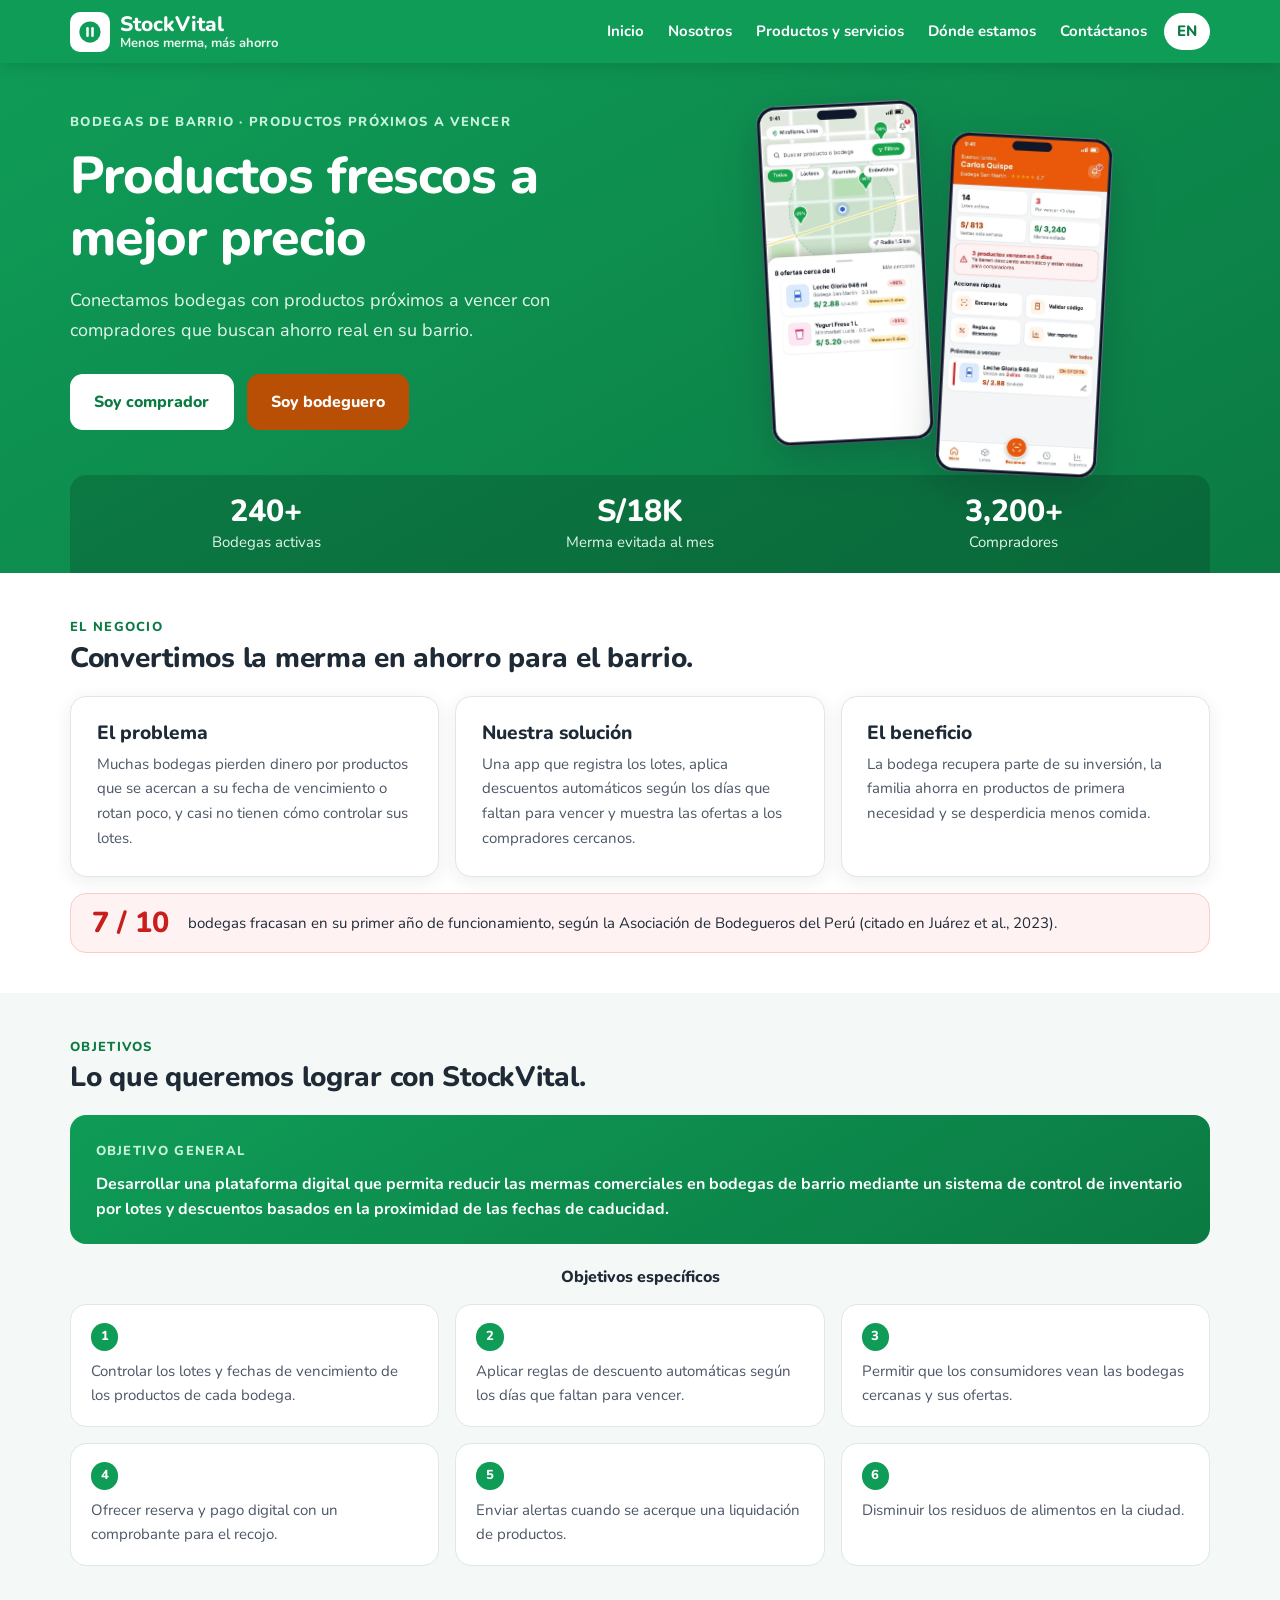
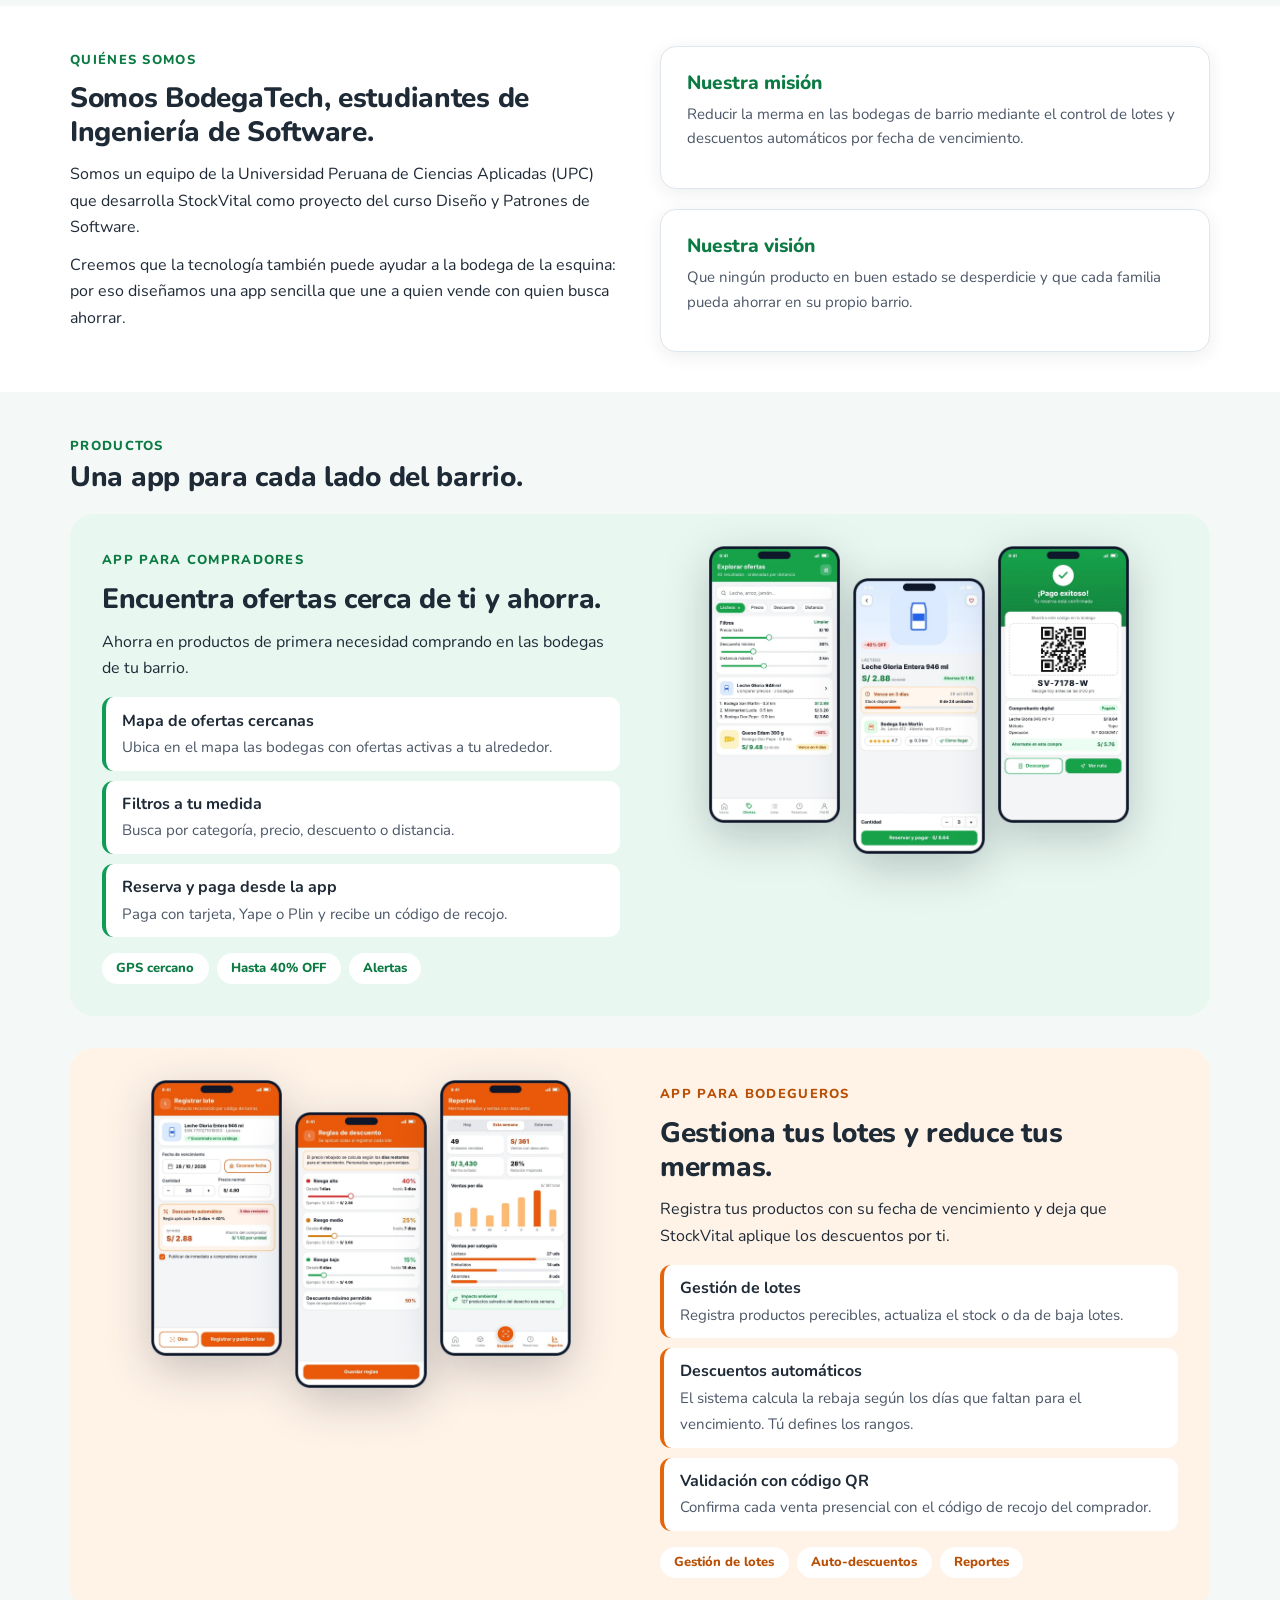
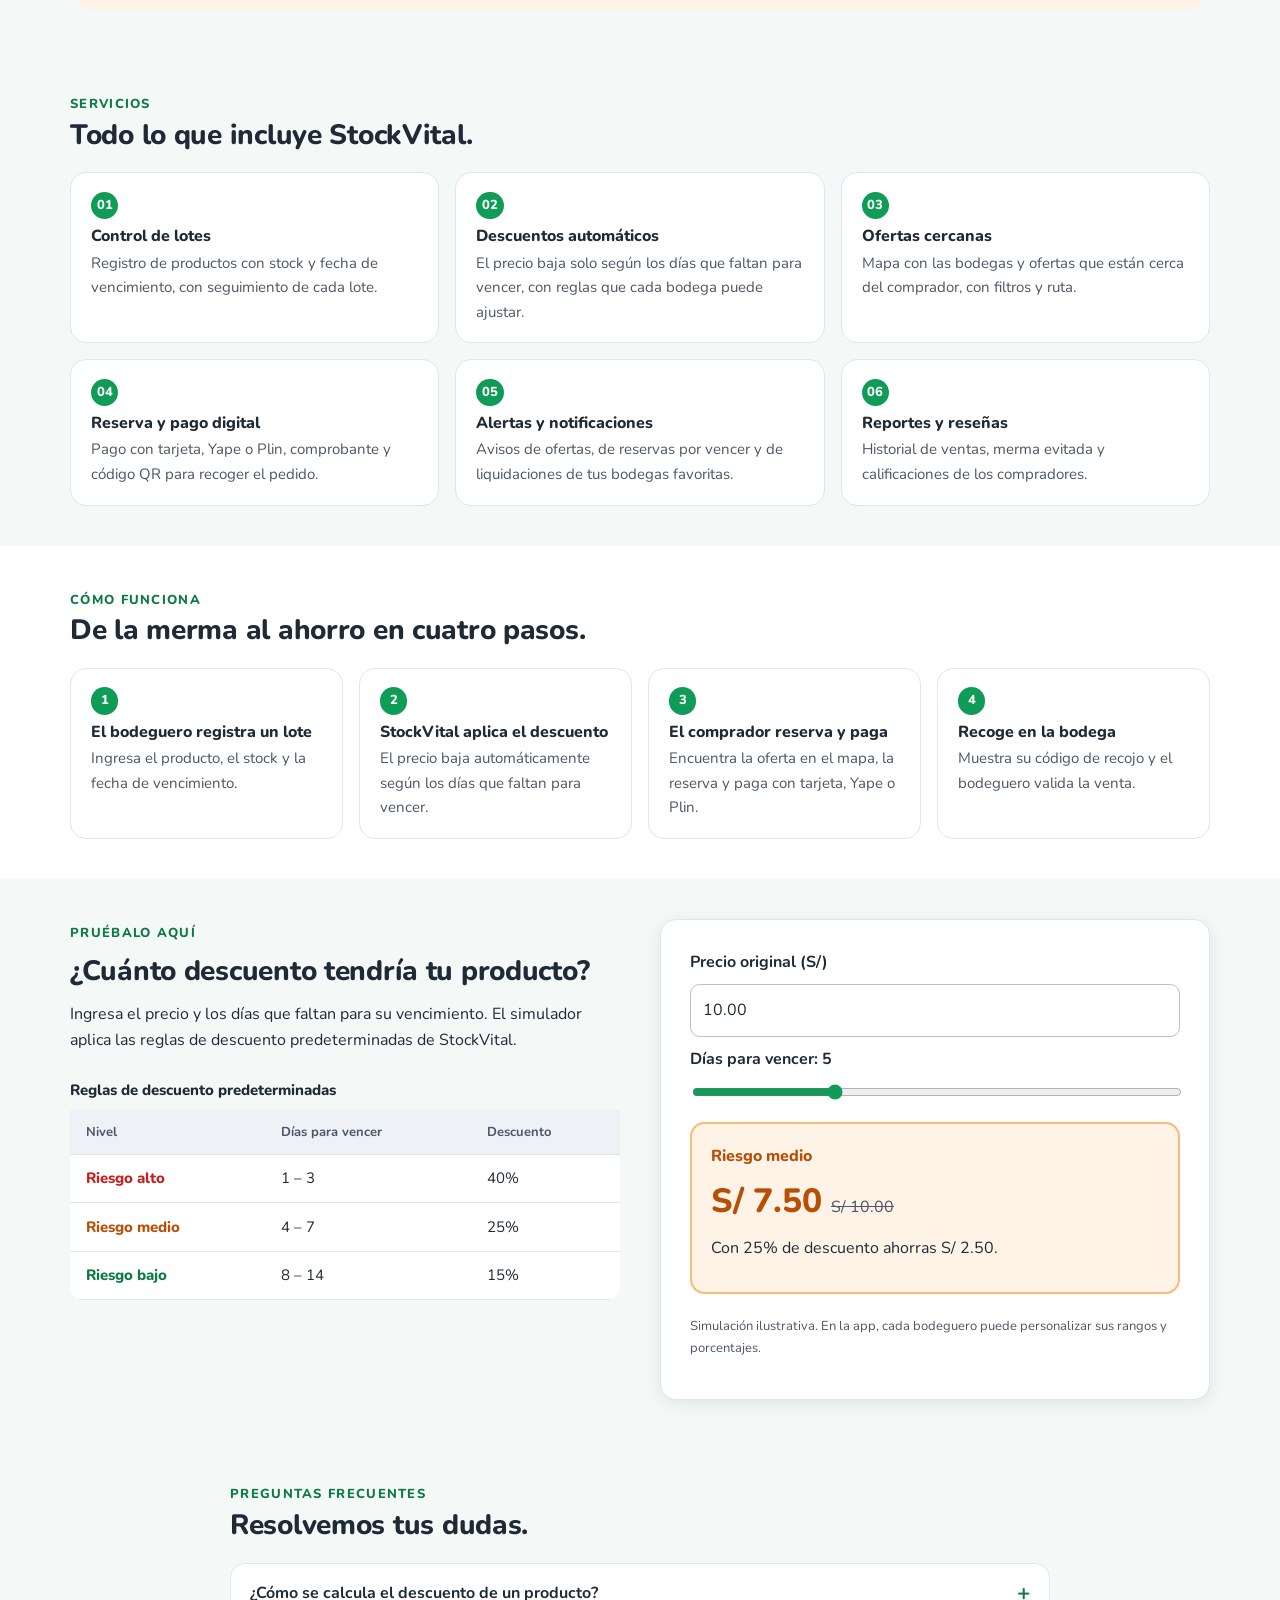
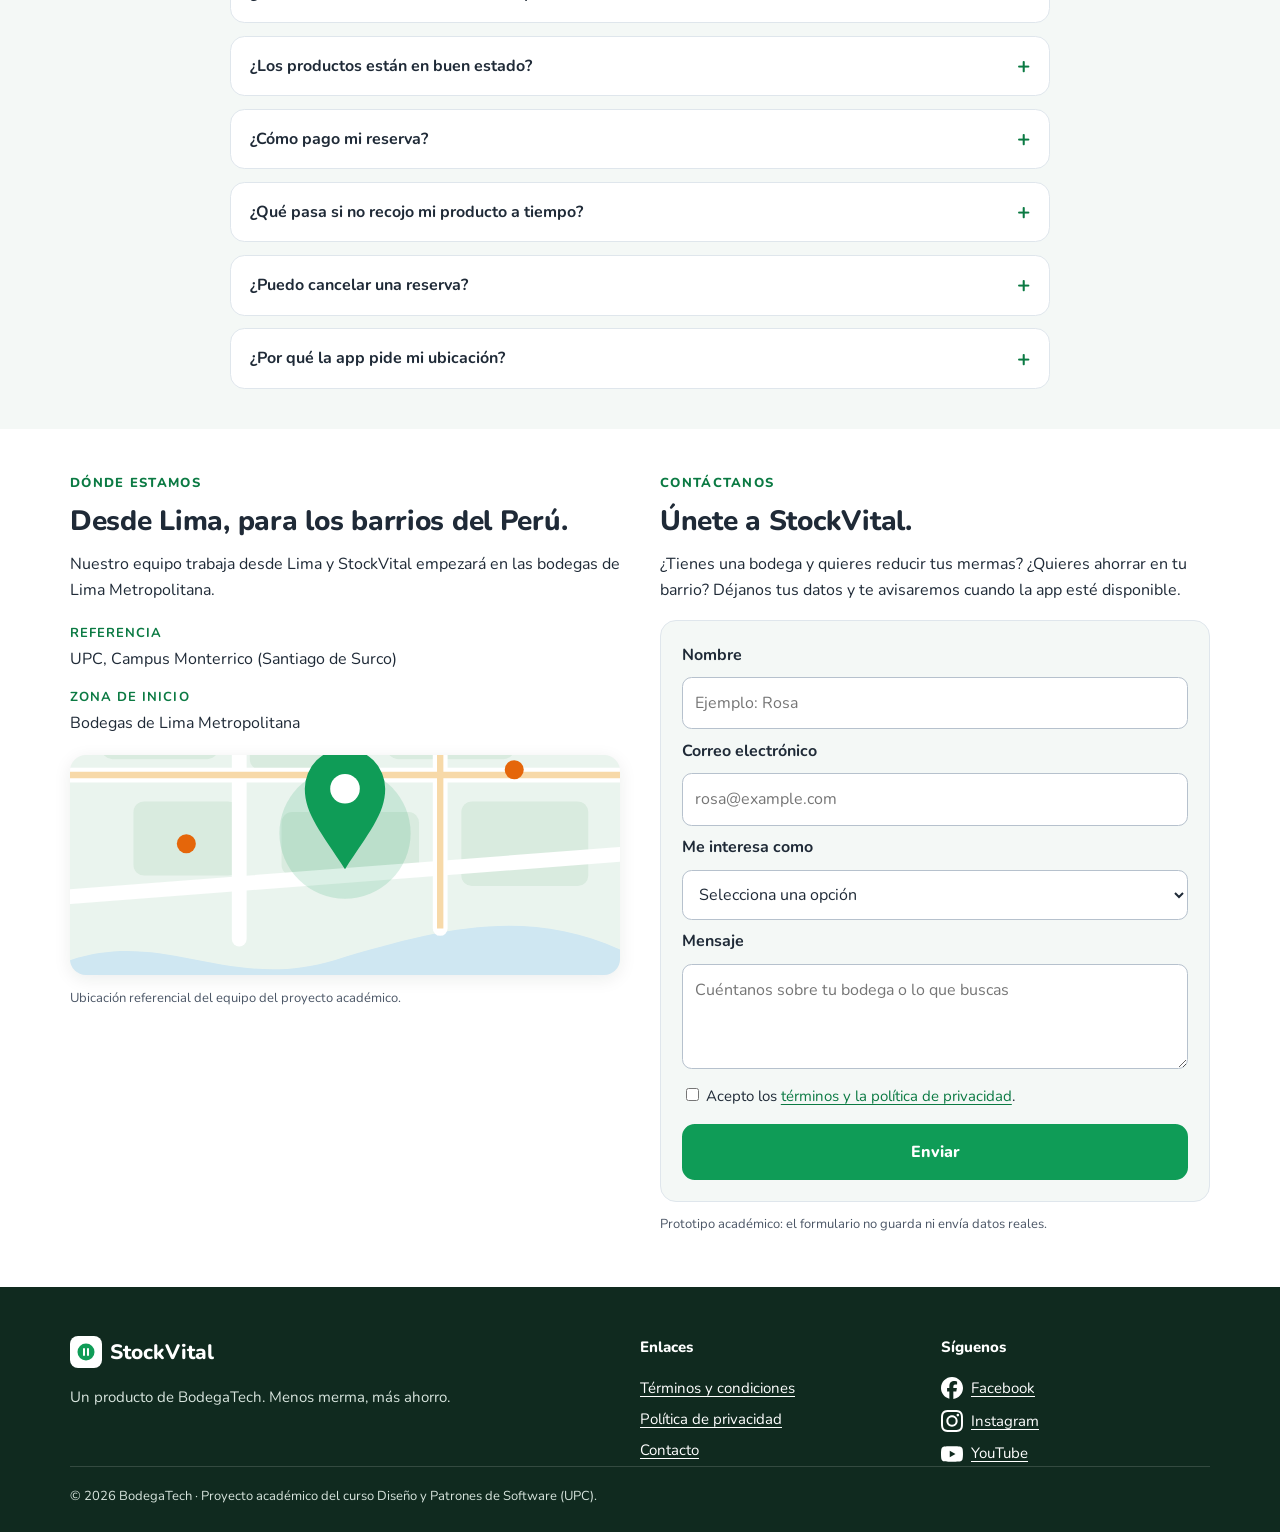
==== commit 540c2f18: "Add files via upload ." ====
--- a/index.html
+++ b/index.html
@@ -16,29 +16,35 @@
 <body>
 <a class="saltar" href="#contenido" data-i18n="saltar">Saltar al contenido</a>
 
-<!-- PASO 3: header fijo con menú horizontal, desplegable y cambio de idioma. -->
 <header class="cabecera">
   <div class="contenedor barra">
     <a class="marca" href="index.html"><img src="iconos/logo.svg" alt="" width="40" height="40"><span>StockVital<small data-i18n="lema">Menos merma, más ahorro</small></span></a>
     <nav aria-label="Navegación principal" data-i18n-aria="nav-principal">
       <ul class="menu">
         <li><a href="index.html#inicio" data-i18n="menu-inicio">Inicio</a></li>
-        <li><a href="index.html#nosotros" data-i18n="menu-nosotros">Nosotros</a></li>
         <li>
-          <!-- details abre el submenú con clic, Enter o toque. -->
           <details class="desplegable">
-            <summary data-i18n="menu-soluciones">Soluciones</summary>
+            <summary data-i18n="menu-nosotros">Nosotros</summary>
             <ul class="submenu">
-              <li><a href="index.html#compradores" data-i18n="menu-compradores">Para compradores</a></li>
-              <li><a href="index.html#bodegueros" data-i18n="menu-bodegueros">Para bodegueros</a></li>
-              <li><a href="index.html#simulador" data-i18n="menu-simulador">Simulador de descuentos</a></li>
+              <li><a href="index.html#negocio" data-i18n="menu-negocio">El negocio</a></li>
+              <li><a href="index.html#objetivos" data-i18n="menu-objetivos">Objetivos</a></li>
+              <li><a href="index.html#nosotros" data-i18n="menu-quienes">Quiénes somos</a></li>
             </ul>
           </details>
         </li>
-        <li><a href="index.html#como-funciona" data-i18n="menu-como">Cómo funciona</a></li>
-        <li><a href="index.html#preguntas" data-i18n="menu-preguntas">Preguntas</a></li>
-        <li><a href="index.html#contacto" data-i18n="menu-contacto">Contacto</a></li>
-        <!-- JavaScript cambia los textos entre español e inglés (i18n). -->
+        <li>
+          <details class="desplegable">
+            <summary data-i18n="menu-productos">Productos y servicios</summary>
+            <ul class="submenu">
+              <li><a href="index.html#compradores" data-i18n="menu-compradores">App para compradores</a></li>
+              <li><a href="index.html#bodegueros" data-i18n="menu-bodegueros">App para bodegueros</a></li>
+              <li><a href="index.html#servicios" data-i18n="menu-servicios">Servicios</a></li>
+              <li><a href="index.html#simulador" data-i18n="menu-simulador">Simulador de descuentos</a></li>
+            </ul>
+          </details>
+        </li>
+        <li><a href="index.html#donde" data-i18n="menu-donde">Dónde estamos</a></li>
+        <li><a href="index.html#contacto" data-i18n="menu-contacto">Contáctanos</a></li>
         <li><button type="button" class="boton-idioma" data-cambiar-idioma aria-label="Change language to English">EN</button></li>
       </ul>
     </nav>
@@ -47,7 +53,6 @@
 
 <main id="contenido">
 
-  <!-- PASO 4: hero con texto e imagen en dos columnas. -->
   <section id="inicio" class="hero">
     <div class="contenedor dos-columnas">
       <div>
@@ -59,11 +64,11 @@
           <a class="boton boton-naranja" href="#bodegueros" data-i18n="hero-boton-bodeguero">Soy bodeguero</a>
         </div>
       </div>
-      <figure class="telefono telefono-hero">
-        <img src="imagenes/app-inicio.png" alt="Pantalla de inicio de StockVital con las opciones Soy comprador y Soy bodeguero" width="406" height="834" data-i18n-alt="alt-app-inicio">
-      </figure>
-    </div>
-    <!-- Franja de estadísticas del wireframe de inicio. -->
+      <div class="hero-pantallas">
+        <figure class="telefono"><img src="imagenes/comprador-mapa.webp" alt="Mapa con las ofertas de bodegas cercanas en la app del comprador" width="560" height="1176" data-i18n-alt="alt-mapa"></figure>
+        <figure class="telefono"><img src="imagenes/bodeguero-inicio.webp" alt="Panel del bodeguero con lotes activos, ventas y merma evitada" width="560" height="1176" data-i18n-alt="alt-panel"></figure>
+      </div>
+    </div>
     <ul class="estadisticas contenedor" aria-label="Cifras de StockVital">
       <li><strong data-contador="240" data-sufijo="+">240+</strong><span data-i18n="stat-bodegas">Bodegas activas</span></li>
       <li><strong data-contador="18" data-prefijo="S/" data-sufijo="K">S/18K</strong><span data-i18n="stat-merma">Merma evitada al mes</span></li>
@@ -71,14 +76,54 @@
     </ul>
   </section>
 
-  <!-- PASO 5: quiénes somos y el problema que atendemos. -->
+  <section id="negocio" class="seccion">
+    <div class="contenedor">
+      <header class="encabezado">
+        <p class="etiqueta" data-i18n="neg-etiqueta">El negocio</p>
+        <h2 data-i18n="neg-titulo">Convertimos la merma en ahorro para el barrio.</h2>
+        <p class="lead" data-i18n="neg-lead">StockVital es una plataforma digital que ayuda a las bodegas a vender a tiempo los productos que están por vencer.</p>
+      </header>
+      <ul class="cuadricula cuadricula-3">
+        <li class="tarjeta"><h3 data-i18n="neg-1-t">El problema</h3><p data-i18n="neg-1">Muchas bodegas pierden dinero por productos que se acercan a su fecha de vencimiento o rotan poco, y casi no tienen cómo controlar sus lotes.</p></li>
+        <li class="tarjeta"><h3 data-i18n="neg-2-t">Nuestra solución</h3><p data-i18n="neg-2">Una app que registra los lotes, aplica descuentos automáticos según los días que faltan para vencer y muestra las ofertas a los compradores cercanos.</p></li>
+        <li class="tarjeta"><h3 data-i18n="neg-3-t">El beneficio</h3><p data-i18n="neg-3">La bodega recupera parte de su inversión, la familia ahorra en productos de primera necesidad y se desperdicia menos comida.</p></li>
+      </ul>
+      <div class="tarjeta dato">
+        <strong>7 / 10</strong>
+        <p data-i18n="nos-dato">bodegas fracasan en su primer año de funcionamiento, según la Asociación de Bodegueros del Perú (citado en Juárez et al., 2023).</p>
+      </div>
+    </div>
+  </section>
+
+  <section id="objetivos" class="seccion fondo">
+    <div class="contenedor">
+      <header class="encabezado">
+        <p class="etiqueta" data-i18n="obj-etiqueta">Objetivos</p>
+        <h2 data-i18n="obj-titulo">Lo que queremos lograr con StockVital.</h2>
+      </header>
+      <div class="objetivo-general">
+        <p class="etiqueta" data-i18n="obj-gen-t">Objetivo general</p>
+        <p data-i18n="obj-gen">Desarrollar una plataforma digital que permita reducir las mermas comerciales en bodegas de barrio mediante un sistema de control de inventario por lotes y descuentos basados en la proximidad de las fechas de caducidad.</p>
+      </div>
+      <h3 class="subtitulo" data-i18n="obj-esp-t">Objetivos específicos</h3>
+      <ol class="cuadricula cuadricula-3 compacta">
+        <li class="tarjeta"><span class="num-mini">1</span><p data-i18n="obj-1">Controlar los lotes y fechas de vencimiento de los productos de cada bodega.</p></li>
+        <li class="tarjeta"><span class="num-mini">2</span><p data-i18n="obj-2">Aplicar reglas de descuento automáticas según los días que faltan para vencer.</p></li>
+        <li class="tarjeta"><span class="num-mini">3</span><p data-i18n="obj-3">Permitir que los consumidores vean las bodegas cercanas y sus ofertas.</p></li>
+        <li class="tarjeta"><span class="num-mini">4</span><p data-i18n="obj-4">Ofrecer reserva y pago digital con un comprobante para el recojo.</p></li>
+        <li class="tarjeta"><span class="num-mini">5</span><p data-i18n="obj-5">Enviar alertas cuando se acerque una liquidación de productos.</p></li>
+        <li class="tarjeta"><span class="num-mini">6</span><p data-i18n="obj-6">Disminuir los residuos de alimentos en la ciudad.</p></li>
+      </ol>
+    </div>
+  </section>
+
   <section id="nosotros" class="seccion">
     <div class="contenedor dos-columnas">
       <div>
-        <p class="etiqueta" data-i18n="nos-etiqueta">Quiénes somos · BodegaTech</p>
-        <h2 data-i18n="nos-titulo">Cada producto vencido es dinero que la bodega pierde.</h2>
-        <p data-i18n="nos-p1">Las bodegas son uno de los negocios más importantes del Perú, pero muchas pierden dinero por productos que se acercan a su fecha de vencimiento o rotan poco. Al mismo tiempo, muchas familias buscan cómo ahorrar en sus compras diarias.</p>
-        <p data-i18n="nos-p2">En BodegaTech creamos StockVital, una aplicación que une a ambos: el bodeguero publica sus productos con descuento y el comprador los encuentra cerca de su casa.</p>
+        <p class="etiqueta" data-i18n="nos-etiqueta">Quiénes somos</p>
+        <h2 data-i18n="nos-titulo">Somos BodegaTech, estudiantes de Ingeniería de Software.</h2>
+        <p data-i18n="nos-p1">Somos un equipo de la Universidad Peruana de Ciencias Aplicadas (UPC) que desarrolla StockVital como proyecto del curso Diseño y Patrones de Software.</p>
+        <p data-i18n="nos-p2">Creemos que la tecnología también puede ayudar a la bodega de la esquina: por eso diseñamos una app sencilla que une a quien vende con quien busca ahorrar.</p>
       </div>
       <div class="tarjetas-mision">
         <article class="tarjeta">
@@ -89,74 +134,98 @@
           <h3 data-i18n="nos-vision-t">Nuestra visión</h3>
           <p data-i18n="nos-vision">Que ningún producto en buen estado se desperdicie y que cada familia pueda ahorrar en su propio barrio.</p>
         </article>
-        <article class="tarjeta dato">
-          <strong>7 / 10</strong>
-          <p data-i18n="nos-dato">bodegas fracasan en su primer año de funcionamiento, según la Asociación de Bodegueros del Perú (citado en Juárez et al., 2023).</p>
-        </article>
-      </div>
-    </div>
-  </section>
-
-  <!-- PASO 6: los dos perfiles del wireframe: comprador (verde) y bodeguero (naranja). -->
-  <section id="compradores" class="seccion fondo">
-    <div class="contenedor dos-columnas">
-      <div>
-        <p class="etiqueta" data-i18n="comp-etiqueta">Soy comprador</p>
-        <h2 data-i18n="comp-titulo">Encuentra ofertas cerca de ti y ahorra.</h2>
-        <p data-i18n="comp-texto">Ahorra en productos de primera necesidad comprando en las bodegas de tu barrio.</p>
-        <ul class="beneficios">
-          <li><strong data-i18n="comp-b1-t">Mapa de ofertas cercanas</strong><span data-i18n="comp-b1">Ubica en el mapa las bodegas con ofertas activas a tu alrededor.</span></li>
-          <li><strong data-i18n="comp-b2-t">Filtros a tu medida</strong><span data-i18n="comp-b2">Busca por categoría, precio, descuento o distancia.</span></li>
-          <li><strong data-i18n="comp-b3-t">Reserva y paga desde la app</strong><span data-i18n="comp-b3">Paga con tarjeta, Yape o Plin y recibe un código de recojo.</span></li>
-          <li><strong data-i18n="comp-b4-t">Alertas y ahorro acumulado</strong><span data-i18n="comp-b4">Recibe avisos de ofertas y revisa cuánto has ahorrado.</span></li>
-        </ul>
-        <ul class="chips chips-verde">
-          <li data-i18n="chip-gps">GPS cercano</li><li data-i18n="chip-40">Hasta 40% OFF</li><li data-i18n="chip-alertas">Alertas</li>
-        </ul>
-      </div>
-      <div class="pantallas">
-        <figure class="telefono"><img src="imagenes/consumidor-ofertas.png" alt="Explorador de ofertas con filtros por categoría y productos con descuento" width="251" height="521" loading="lazy" data-i18n-alt="alt-ofertas"></figure>
-        <figure class="telefono"><img src="imagenes/consumidor-mapa.png" alt="Inicio del comprador con el mapa de bodegas cercanas" width="227" height="466" loading="lazy" data-i18n-alt="alt-mapa"></figure>
-      </div>
-    </div>
-  </section>
-
-  <section id="bodegueros" class="seccion bodeguero">
-    <div class="contenedor dos-columnas invertido">
-      <div class="pantallas">
-        <figure class="telefono"><img src="imagenes/bodeguero-lotes.png" alt="Gestión de lotes con stock, precio rebajado y fecha de vencimiento" width="217" height="438" loading="lazy" data-i18n-alt="alt-lotes"></figure>
-        <figure class="telefono"><img src="imagenes/bodeguero-descuentos.png" alt="Reglas de descuento por riesgo alto, medio y bajo" width="219" height="460" loading="lazy" data-i18n-alt="alt-reglas"></figure>
-      </div>
-      <div>
-        <p class="etiqueta etiqueta-naranja" data-i18n="bod-etiqueta">Soy bodeguero</p>
-        <h2 data-i18n="bod-titulo">Gestiona tus lotes y reduce tus mermas.</h2>
-        <p data-i18n="bod-texto">Registra tus productos con su fecha de vencimiento y deja que StockVital aplique los descuentos por ti.</p>
-        <ul class="beneficios beneficios-naranja">
-          <li><strong data-i18n="bod-b1-t">Gestión de lotes</strong><span data-i18n="bod-b1">Registra productos perecibles, actualiza el stock o da de baja lotes.</span></li>
-          <li><strong data-i18n="bod-b2-t">Descuentos automáticos</strong><span data-i18n="bod-b2">El sistema calcula la rebaja según los días que faltan para el vencimiento. Tú defines los rangos.</span></li>
-          <li><strong data-i18n="bod-b3-t">Validación con código QR</strong><span data-i18n="bod-b3">Confirma cada venta presencial con el código de recojo del comprador.</span></li>
-          <li><strong data-i18n="bod-b4-t">Reportes de ventas y mermas</strong><span data-i18n="bod-b4">Mira cuánto vendiste con descuento y cuánta merma evitaste.</span></li>
-        </ul>
-        <ul class="chips chips-naranja">
-          <li data-i18n="chip-lotes">Gestión de lotes</li><li data-i18n="chip-auto">Auto-descuentos</li><li data-i18n="chip-reportes">Reportes</li>
-        </ul>
-      </div>
-    </div>
-  </section>
-
-  <!-- PASO 7: recorrido completo en cuatro pasos (tarjetas en Grid). -->
-  <section id="como-funciona" class="seccion contenedor">
-    <p class="etiqueta" data-i18n="como-etiqueta">Cómo funciona</p>
-    <h2 data-i18n="como-titulo">De la merma al ahorro en cuatro pasos.</h2>
-    <ol class="pasos">
-      <li class="tarjeta"><span class="numero">01</span><h3 data-i18n="paso1-t">El bodeguero registra un lote</h3><p data-i18n="paso1">Ingresa el producto, el stock y la fecha de vencimiento.</p></li>
-      <li class="tarjeta"><span class="numero">02</span><h3 data-i18n="paso2-t">StockVital aplica el descuento</h3><p data-i18n="paso2">El precio baja automáticamente según los días que faltan para vencer.</p></li>
-      <li class="tarjeta"><span class="numero">03</span><h3 data-i18n="paso3-t">El comprador reserva y paga</h3><p data-i18n="paso3">Encuentra la oferta en el mapa, la reserva y paga con tarjeta, Yape o Plin.</p></li>
-      <li class="tarjeta"><span class="numero">04</span><h3 data-i18n="paso4-t">Recoge en la bodega</h3><p data-i18n="paso4">Muestra su código de recojo y el bodeguero valida la venta.</p></li>
-    </ol>
-  </section>
-
-  <!-- PASO 8: simulador. JavaScript calcula el descuento con las reglas del wireframe. -->
+      </div>
+    </div>
+  </section>
+
+  <section id="productos" class="seccion fondo">
+    <div class="contenedor">
+      <header class="encabezado">
+        <p class="etiqueta" data-i18n="prod-etiqueta">Productos</p>
+        <h2 data-i18n="prod-titulo">Una app para cada lado del barrio.</h2>
+      </header>
+
+      <div id="compradores" class="bloque-producto">
+        <div class="dos-columnas">
+          <div>
+            <p class="etiqueta" data-i18n="comp-etiqueta">App para compradores</p>
+            <h3 class="h2-bloque" data-i18n="comp-titulo">Encuentra ofertas cerca de ti y ahorra.</h3>
+            <p data-i18n="comp-texto">Ahorra en productos de primera necesidad comprando en las bodegas de tu barrio.</p>
+            <ul class="beneficios">
+              <li><strong data-i18n="comp-b1-t">Mapa de ofertas cercanas</strong><span data-i18n="comp-b1">Ubica en el mapa las bodegas con ofertas activas a tu alrededor.</span></li>
+              <li><strong data-i18n="comp-b2-t">Filtros a tu medida</strong><span data-i18n="comp-b2">Busca por categoría, precio, descuento o distancia.</span></li>
+              <li><strong data-i18n="comp-b3-t">Reserva y paga desde la app</strong><span data-i18n="comp-b3">Paga con tarjeta, Yape o Plin y recibe un código de recojo.</span></li>
+            </ul>
+            <ul class="chips">
+              <li data-i18n="chip-gps">GPS cercano</li><li data-i18n="chip-40">Hasta 40% OFF</li><li data-i18n="chip-alertas">Alertas</li>
+            </ul>
+          </div>
+          <div class="pantallas">
+            <figure class="telefono"><img src="imagenes/comprador-explorar.webp" alt="Explorador de ofertas con filtros por categoría" width="560" height="1178" loading="lazy" data-i18n-alt="alt-ofertas"></figure>
+            <figure class="telefono"><img src="imagenes/comprador-detalle.webp" alt="Detalle de una oferta con precio rebajado y botón para reservar" width="560" height="1176" loading="lazy" data-i18n-alt="alt-detalle"></figure>
+            <figure class="telefono"><img src="imagenes/comprador-pago.webp" alt="Pago con Yape o Plin y confirmación de la reserva" width="560" height="1178" loading="lazy" data-i18n-alt="alt-pago"></figure>
+          </div>
+        </div>
+      </div>
+
+      <div id="bodegueros" class="bloque-producto bodeguero">
+        <div class="dos-columnas invertido">
+          <div class="pantallas">
+            <figure class="telefono"><img src="imagenes/bodeguero-registrar.webp" alt="Registro de un lote con fecha de vencimiento y descuento automático" width="560" height="1176" loading="lazy" data-i18n-alt="alt-registrar"></figure>
+            <figure class="telefono"><img src="imagenes/bodeguero-reglas.webp" alt="Reglas de descuento por riesgo alto, medio y bajo" width="560" height="1176" loading="lazy" data-i18n-alt="alt-reglas"></figure>
+            <figure class="telefono"><img src="imagenes/bodeguero-reportes.webp" alt="Reportes de ventas y merma evitada" width="560" height="1176" loading="lazy" data-i18n-alt="alt-reportes"></figure>
+          </div>
+          <div>
+            <p class="etiqueta etiqueta-naranja" data-i18n="bod-etiqueta">App para bodegueros</p>
+            <h3 class="h2-bloque" data-i18n="bod-titulo">Gestiona tus lotes y reduce tus mermas.</h3>
+            <p data-i18n="bod-texto">Registra tus productos con su fecha de vencimiento y deja que StockVital aplique los descuentos por ti.</p>
+            <ul class="beneficios">
+              <li><strong data-i18n="bod-b1-t">Gestión de lotes</strong><span data-i18n="bod-b1">Registra productos perecibles, actualiza el stock o da de baja lotes.</span></li>
+              <li><strong data-i18n="bod-b2-t">Descuentos automáticos</strong><span data-i18n="bod-b2">El sistema calcula la rebaja según los días que faltan para el vencimiento. Tú defines los rangos.</span></li>
+              <li><strong data-i18n="bod-b3-t">Validación con código QR</strong><span data-i18n="bod-b3">Confirma cada venta presencial con el código de recojo del comprador.</span></li>
+            </ul>
+            <ul class="chips">
+              <li data-i18n="chip-lotes">Gestión de lotes</li><li data-i18n="chip-auto">Auto-descuentos</li><li data-i18n="chip-reportes">Reportes</li>
+            </ul>
+          </div>
+        </div>
+      </div>
+    </div>
+  </section>
+
+  <section id="servicios" class="seccion fondo servicios">
+    <div class="contenedor">
+      <header class="encabezado">
+        <p class="etiqueta" data-i18n="serv-etiqueta">Servicios</p>
+        <h2 data-i18n="serv-titulo">Todo lo que incluye StockVital.</h2>
+        
+      </header>
+      <ul class="cuadricula cuadricula-3 compacta">
+        <li class="tarjeta"><span class="num-mini">01</span><h3 data-i18n="serv-1-t">Control de lotes</h3><p data-i18n="serv-1">Registro de productos con stock y fecha de vencimiento, con seguimiento de cada lote.</p></li>
+        <li class="tarjeta"><span class="num-mini">02</span><h3 data-i18n="serv-2-t">Descuentos automáticos</h3><p data-i18n="serv-2">El precio baja solo según los días que faltan para vencer, con reglas que cada bodega puede ajustar.</p></li>
+        <li class="tarjeta"><span class="num-mini">03</span><h3 data-i18n="serv-3-t">Ofertas cercanas</h3><p data-i18n="serv-3">Mapa con las bodegas y ofertas que están cerca del comprador, con filtros y ruta.</p></li>
+        <li class="tarjeta"><span class="num-mini">04</span><h3 data-i18n="serv-4-t">Reserva y pago digital</h3><p data-i18n="serv-4">Pago con tarjeta, Yape o Plin, comprobante y código QR para recoger el pedido.</p></li>
+        <li class="tarjeta"><span class="num-mini">05</span><h3 data-i18n="serv-5-t">Alertas y notificaciones</h3><p data-i18n="serv-5">Avisos de ofertas, de reservas por vencer y de liquidaciones de tus bodegas favoritas.</p></li>
+        <li class="tarjeta"><span class="num-mini">06</span><h3 data-i18n="serv-6-t">Reportes y reseñas</h3><p data-i18n="serv-6">Historial de ventas, merma evitada y calificaciones de los compradores.</p></li>
+      </ul>
+    </div>
+  </section>
+
+  <section id="como-funciona" class="seccion">
+    <div class="contenedor">
+      <header class="encabezado">
+        <p class="etiqueta" data-i18n="como-etiqueta">Cómo funciona</p>
+        <h2 data-i18n="como-titulo">De la merma al ahorro en cuatro pasos.</h2>
+      </header>
+      <ol class="cuadricula cuadricula-4 pasos compacta">
+        <li class="tarjeta"><span class="numero">1</span><h3 data-i18n="paso1-t">El bodeguero registra un lote</h3><p data-i18n="paso1">Ingresa el producto, el stock y la fecha de vencimiento.</p></li>
+        <li class="tarjeta"><span class="numero">2</span><h3 data-i18n="paso2-t">StockVital aplica el descuento</h3><p data-i18n="paso2">El precio baja automáticamente según los días que faltan para vencer.</p></li>
+        <li class="tarjeta"><span class="numero">3</span><h3 data-i18n="paso3-t">El comprador reserva y paga</h3><p data-i18n="paso3">Encuentra la oferta en el mapa, la reserva y paga con tarjeta, Yape o Plin.</p></li>
+        <li class="tarjeta"><span class="numero">4</span><h3 data-i18n="paso4-t">Recoge en la bodega</h3><p data-i18n="paso4">Muestra su código de recojo y el bodeguero valida la venta.</p></li>
+      </ol>
+    </div>
+  </section>
+
   <section id="simulador" class="seccion fondo">
     <div class="contenedor dos-columnas">
       <div>
@@ -189,24 +258,14 @@
     </div>
   </section>
 
-  <section id="testimonios" class="seccion">
-    <div class="contenedor">
-      <p class="etiqueta" data-i18n="test-etiqueta">Testimonios</p>
-      <h2 data-i18n="test-titulo">Lo que buscan nuestros usuarios.</h2>
-      <div class="testimonios">
-        <blockquote><p data-i18n="test-1">“Antes tenía que botar la leche que se vencía. Ahora la vendo con descuento antes de que pase.”</p><footer data-i18n="test-1-autor">Bodeguera de Lima Norte</footer></blockquote>
-        <blockquote><p data-i18n="test-2">“Reviso el mapa antes de salir y compro lo mismo, pero más barato, a dos cuadras de mi casa.”</p><footer data-i18n="test-2-autor">Madre de familia</footer></blockquote>
-        <blockquote><p data-i18n="test-3">“No tengo que calcular cada precio. La app aplica el descuento según los días que faltan.”</p><footer data-i18n="test-3-autor">Dueño de minimarket</footer></blockquote>
-      </div>
-      <p class="nota" data-i18n="test-nota">Testimonios ilustrativos, basados en las necesidades identificadas en nuestras entrevistas.</p>
-    </div>
-  </section>
-
-  <!-- PASO 9: preguntas frecuentes con details (abren y cierran sin JavaScript). -->
+  
+
   <section id="preguntas" class="seccion fondo">
     <div class="contenedor faq-contenedor">
-      <p class="etiqueta" data-i18n="faq-etiqueta">Preguntas frecuentes</p>
-      <h2 data-i18n="faq-titulo">Resolvemos tus dudas.</h2>
+      <header class="encabezado">
+        <p class="etiqueta" data-i18n="faq-etiqueta">Preguntas frecuentes</p>
+        <h2 data-i18n="faq-titulo">Resolvemos tus dudas.</h2>
+      </header>
       <div class="faq">
         <details>
           <summary data-i18n="faq-1-p">¿Cómo se calcula el descuento de un producto?</summary>
@@ -236,27 +295,28 @@
     </div>
   </section>
 
-  <!-- Llamado final a la acción antes del formulario. -->
-  <section class="cta">
-    <div class="contenedor cta-contenido">
+  
+
+<section id="contacto" class="seccion">
+    <div class="contenedor dos-columnas ubicacion">
+      <div id="donde">
+        <p class="etiqueta" data-i18n="don-etiqueta">Dónde estamos</p>
+        <h2 data-i18n="don-titulo">Desde Lima, para los barrios del Perú.</h2>
+        <p data-i18n="don-texto">Nuestro equipo trabaja desde Lima y StockVital empezará en las bodegas de Lima Metropolitana.</p>
+        <ul class="datos-contacto">
+          <li><strong data-i18n="don-ref-t">Referencia</strong><span data-i18n="don-ref">UPC, Campus Monterrico (Santiago de Surco)</span></li>
+          <li><strong data-i18n="don-zona-t">Zona de inicio</strong><span data-i18n="don-zona">Bodegas de Lima Metropolitana</span></li>
+        </ul>
+        <div class="marco-mapa">
+          <iframe class="mapa" title="Mapa de ubicación en Lima" loading="lazy" referrerpolicy="no-referrer" src="https://www.openstreetmap.org/export/embed.html?bbox=-76.9800%2C-12.1180%2C-76.9450%2C-12.0900&amp;layer=mapnik&amp;marker=-12.1035%2C-76.9633"></iframe>
+        </div>
+        <p class="nota" data-i18n="don-nota">Ubicación referencial del equipo del proyecto académico.</p>
+      </div>
       <div>
-        <h2 data-i18n="cta-titulo">Menos merma para tu bodega. Más ahorro para tu familia.</h2>
-        <p data-i18n="cta-texto">StockVital llegará pronto a App Store y Google Play. Únete a la lista de espera y sé de los primeros en usarla.</p>
-      </div>
-      <a class="boton boton-blanco" href="#contacto" data-i18n="cta-boton">Quiero unirme</a>
-    </div>
-  </section>
-
-  <!-- PASO 10: formulario con validación HTML5 que lleva a confirmacion.html. -->
-  <section id="contacto" class="seccion contenedor">
-    <div class="dos-columnas">
-      <div>
-        <p class="etiqueta" data-i18n="con-etiqueta">Contacto</p>
+        <p class="etiqueta" data-i18n="con-etiqueta">Contáctanos</p>
         <h2 data-i18n="con-titulo">Únete a StockVital.</h2>
         <p data-i18n="con-texto">¿Tienes una bodega y quieres reducir tus mermas? ¿Quieres ahorrar en tu barrio? Déjanos tus datos y te avisaremos cuando la app esté disponible.</p>
-        <p class="nota" data-i18n="con-nota">Prototipo académico: el formulario no guarda ni envía datos reales.</p>
-      </div>
-      <form action="confirmacion.html" method="get" class="formulario">
+        <form action="confirmacion.html" method="get" class="formulario">
         <label for="nombre" data-i18n="f-nombre">Nombre</label>
         <input id="nombre" type="text" required minlength="2" maxlength="60" placeholder="Ejemplo: Rosa" autocomplete="off" data-i18n-ph="f-nombre-ph">
         <label for="correo" data-i18n="f-correo">Correo electrónico</label>
@@ -272,6 +332,8 @@
         <div class="casilla"><input id="acepto" type="checkbox" required> <label for="acepto"><span data-i18n="f-acepto">Acepto los</span> <a href="terminos.html" data-i18n="f-terminos">términos y la política de privacidad</a>.</label></div>
         <button class="boton" type="submit" data-i18n="f-enviar">Enviar</button>
       </form>
+        <p class="nota" data-i18n="con-nota">Prototipo académico: el formulario no guarda ni envía datos reales.</p>
+      </div>
     </div>
   </section>
 </main>
--- a/css/estilos.css
+++ b/css/estilos.css
@@ -1,135 +1,175 @@
 /* =========================================================
    StockVital · estilos compartidos
-   Colores tomados de los wireframes del TB2:
-   verde = comprador / marca · naranja = bodeguero
+   Sistema de diseño:
+   - Una sola fuente (Nunito) con tres pesos: 400 texto, 700 interfaz, 800 títulos.
+   - Escala de tamaños fija (variables --t-*), usada en todas las secciones.
+   - Colores: verde = marca / comprador, naranja = solo la zona del bodeguero.
    ========================================================= */
 :root {
   --verde: #0f9c57;
   --verde-oscuro: #0b7a43;
+  --verde-profundo: #0a5c34;
   --verde-claro: #e8f7ef;
   --naranja: #e5660a;
   --naranja-oscuro: #b84f05;
   --naranja-claro: #fff3e8;
-  --rojo: #dc2626;
+  --rojo: #c81e1e;
   --texto: #1f2a37;
-  --texto-suave: #5b6675;
-  --borde: #e2e8f0;
-  --fondo-suave: #f6f8fa;
+  --texto-suave: #4b5666;
+  --borde: #dfe6ec;
+  --fondo-suave: #f4f8f6;
   --blanco: #ffffff;
+
+  /* Escala tipográfica */
+  --t-xs: .8125rem;
+  --t-sm: .9375rem;
+  --t-base: 1rem;
+  --t-lg: 1.125rem;
+  --t-h3: 1.2rem;
+  --t-h2: clamp(1.75rem, 3vw, 2.25rem);
+  --t-h1: clamp(2.25rem, 4.6vw, 3.25rem);
+
+  --radio: 1rem;
+  --sombra: 0 4px 18px rgba(15, 42, 31, .08);
 }
 
-/* PASO 1. El ancho incluye padding y borde. */
 * { box-sizing: border-box; }
 
-/* PASO 2. Estilos generales. */
-body { margin: 0; font-family: "Nunito", "Segoe UI", Arial, sans-serif; color: var(--texto); background: var(--blanco); line-height: 1.65; }
-h1, h2, h3 { line-height: 1.15; font-weight: 800; }
-h1 { font-size: clamp(2.2rem, 5vw, 3.6rem); margin: 0 0 1rem; letter-spacing: -.02em; }
-h2 { font-size: clamp(1.7rem, 3.4vw, 2.4rem); margin: 0 0 1rem; }
-h3 { font-size: 1.15rem; margin: 0 0 .4rem; }
+body { margin: 0; font-family: "Nunito", "Segoe UI", Arial, sans-serif; font-size: var(--t-base); font-weight: 400; color: var(--texto); background: var(--blanco); line-height: 1.65; }
+h1, h2, h3 { font-weight: 800; line-height: 1.2; color: var(--texto); margin: 0; }
+h1 { font-size: var(--t-h1); letter-spacing: -.02em; margin-bottom: 1rem; }
+h2 { font-size: var(--t-h2); letter-spacing: -.01em; margin-bottom: .75rem; }
+h3 { font-size: var(--t-h3); margin-bottom: .4rem; }
+p { margin: 0 0 1rem; }
+strong { font-weight: 700; }
 a { color: var(--verde-oscuro); text-underline-offset: 3px; }
 img { max-width: 100%; height: auto; display: block; }
-/* Foco visible para navegar con teclado. */
+figure { margin: 0; }
 a:focus-visible, button:focus-visible, summary:focus-visible, input:focus-visible, select:focus-visible, textarea:focus-visible { outline: 3px solid #f59e0b; outline-offset: 3px; }
 
 .contenedor { width: 92%; max-width: 1140px; margin: 0 auto; }
-.seccion { padding: 4.5rem 0; }
+.seccion { padding: 3.25rem 0; }
 .fondo { background: var(--fondo-suave); }
-.etiqueta { display: inline-block; font-size: .8rem; font-weight: 800; letter-spacing: .1em; text-transform: uppercase; color: var(--verde); margin: 0 0 .6rem; }
-.etiqueta-naranja { color: var(--naranja); }
+.nota { font-size: var(--t-xs); color: var(--texto-suave); margin-top: .8rem; }
+
+/* Etiqueta pequeña sobre cada título */
+.etiqueta { display: inline-block; font-size: var(--t-xs); font-weight: 800; letter-spacing: .1em; text-transform: uppercase; color: var(--verde-oscuro); margin: 0 0 .6rem; }
+.etiqueta-naranja { color: var(--naranja-oscuro); }
 .etiqueta-clara { color: #c9f2dc; }
-.nota { font-size: .88rem; color: var(--texto-suave); }
-
-/* PASO 3. Header fijo con Flexbox. */
+
+/* Encabezado estándar de sección: etiqueta + título + texto de apoyo */
+.encabezado { max-width: 44rem; margin: 0 auto 1.75rem; text-align: center; }
+.encabezado p:last-child { margin-bottom: 0; }
+.lead { font-size: var(--t-lg); color: var(--texto-suave); }
+
+/* ---------- Header ---------- */
 .cabecera { position: sticky; top: 0; z-index: 100; background: var(--verde); box-shadow: 0 4px 16px rgba(0, 0, 0, .12); }
 .barra { display: flex; align-items: center; justify-content: space-between; gap: 1rem; flex-wrap: wrap; padding: .7rem 0; }
-.marca { display: flex; align-items: center; gap: .6rem; color: var(--blanco); text-decoration: none; font-size: 1.35rem; font-weight: 800; line-height: 1.1; }
-.marca small { display: block; font-size: .72rem; font-weight: 600; opacity: .85; }
-.menu { display: flex; flex-wrap: wrap; align-items: center; gap: .15rem; list-style: none; margin: 0; padding: 0; }
-.menu a, .menu summary { display: block; padding: .5rem .75rem; color: var(--blanco); font-weight: 700; text-decoration: none; border-radius: .5rem; cursor: pointer; }
+.marca { display: flex; align-items: center; gap: .6rem; color: var(--blanco); text-decoration: none; font-size: 1.3rem; font-weight: 800; line-height: 1.1; }
+.marca small { display: block; font-size: var(--t-xs); font-weight: 700; opacity: .9; }
+.menu { display: flex; flex-wrap: wrap; align-items: center; gap: .1rem; list-style: none; margin: 0; padding: 0; }
+.menu a, .menu summary { display: block; padding: .5rem .7rem; font-size: var(--t-sm); color: var(--blanco); font-weight: 700; text-decoration: none; border-radius: .5rem; cursor: pointer; }
 .menu a:hover, .menu summary:hover, .desplegable[open] summary { background: rgba(255, 255, 255, .18); }
-section[id], main[id], h2[id] { scroll-margin-top: 90px; }
-
-/* Desplegable vertical con details. */
+section[id], main[id] { scroll-margin-top: 90px; }
+
 .desplegable { position: relative; }
 .submenu { position: absolute; top: 100%; left: 0; width: 230px; margin: .35rem 0 0; padding: .4rem; list-style: none; background: var(--blanco); border-radius: .7rem; box-shadow: 0 12px 28px rgba(0, 0, 0, .18); z-index: 10; }
 .submenu a { color: var(--texto); }
 .submenu a:hover { background: var(--verde-claro); }
 
-/* Botón de idioma (JavaScript cambia el texto ES/EN). */
-.boton-idioma { margin-left: .3rem; padding: .4rem .8rem; font: inherit; font-weight: 800; color: var(--verde); background: var(--blanco); border: 0; border-radius: 2rem; cursor: pointer; }
+.boton-idioma { margin-left: .3rem; padding: .4rem .8rem; font: inherit; font-size: var(--t-sm); font-weight: 800; color: var(--verde-oscuro); background: var(--blanco); border: 0; border-radius: 2rem; cursor: pointer; }
 .boton-idioma:hover { background: var(--verde-claro); }
 
-/* PASO 4. Dos columnas: texto e imagen. */
-.dos-columnas { display: grid; grid-template-columns: repeat(2, minmax(0, 1fr)); gap: 3rem; align-items: center; }
+/* ---------- Layout ---------- */
+.dos-columnas { display: grid; grid-template-columns: repeat(2, minmax(0, 1fr)); gap: 2.5rem; align-items: center; }
 .dos-columnas > * { min-width: 0; }
 
-/* Hero verde, como la pantalla de inicio del wireframe. */
-.hero { background: linear-gradient(150deg, var(--verde) 0%, var(--verde-oscuro) 100%); color: var(--blanco); padding-top: 4rem; overflow: hidden; }
-.hero-texto { font-size: 1.15rem; color: #e3f6ec; max-width: 34rem; }
+/* ---------- Hero ---------- */
+.hero { background: linear-gradient(150deg, var(--verde) 0%, var(--verde-oscuro) 100%); color: var(--blanco); padding-top: 2.5rem; overflow: hidden; }
+.hero h1 { color: var(--blanco); }
+.hero-texto { font-size: var(--t-lg); color: #e3f6ec; max-width: 34rem; }
 .acciones { display: flex; flex-wrap: wrap; gap: .8rem; margin-top: 1.8rem; }
-
-/* Botones. */
-.boton { display: inline-block; padding: .85rem 1.4rem; font: inherit; font-weight: 800; color: var(--blanco); background: var(--verde); border: 2px solid var(--verde); border-radius: .8rem; text-decoration: none; text-align: center; cursor: pointer; }
+.hero-pantallas { display: grid; grid-template-columns: repeat(2, minmax(0, 1fr)); gap: 1rem; max-width: 340px; margin: 0 auto -2.5rem; }
+.hero-pantallas .telefono:nth-child(1) { transform: rotate(-3deg); }
+.hero-pantallas .telefono:nth-child(2) { transform: rotate(3deg); margin-top: 2rem; }
+
+.boton { display: inline-block; padding: .8rem 1.4rem; font: inherit; font-size: var(--t-base); font-weight: 800; color: var(--blanco); background: var(--verde); border: 2px solid var(--verde); border-radius: .8rem; text-decoration: none; text-align: center; cursor: pointer; }
 .boton:hover { background: var(--verde-oscuro); border-color: var(--verde-oscuro); }
 .boton-blanco { background: var(--blanco); color: var(--verde-oscuro); border-color: var(--blanco); }
 .boton-blanco:hover { background: var(--verde-claro); color: var(--verde-oscuro); border-color: var(--verde-claro); }
-.boton-naranja { background: var(--naranja); border-color: var(--naranja); }
-.boton-naranja:hover { background: var(--naranja-oscuro); border-color: var(--naranja-oscuro); }
-
-/* Marco de teléfono para las capturas de los wireframes. */
-/* Las capturas ya traen el marco del teléfono; solo se añade una sombra suave. */
-.telefono { margin: 0; }
-.telefono img { width: 100%; filter: drop-shadow(0 16px 24px rgba(15, 23, 42, .22)); }
-.telefono-hero { width: min(300px, 80%); margin: 0 auto -3rem; transform: rotate(3deg); }
-
-/* Franja de estadísticas. */
-.estadisticas { display: grid; grid-template-columns: repeat(3, minmax(0, 1fr)); gap: 1rem; list-style: none; margin: 4rem auto 0; padding: 1.4rem; text-align: center; background: rgba(0, 0, 0, .14); border-radius: 1rem 1rem 0 0; position: relative; }
-.estadisticas strong { display: block; font-size: 1.8rem; font-weight: 800; }
-.estadisticas span { font-size: .9rem; color: #d6f3e3; }
-
-/* PASO 5. Nosotros: tarjetas de misión, visión y dato del problema. */
-.tarjetas-mision { display: grid; gap: 1rem; }
-.tarjeta { padding: 1.4rem; background: var(--blanco); border: 1px solid var(--borde); border-radius: 1rem; }
-.tarjeta p { margin: 0; color: var(--texto-suave); }
-.dato { display: flex; align-items: center; gap: 1rem; background: #fef2f2; border-color: #fecaca; }
-.dato strong { flex: none; font-size: 2.2rem; font-weight: 800; color: var(--rojo); }
-
-/* PASO 6. Perfiles comprador (verde) y bodeguero (naranja). */
-.bodeguero { background: var(--naranja-claro); }
-.beneficios { list-style: none; padding: 0; margin: 1.5rem 0; display: grid; gap: .9rem; }
-.beneficios li { padding: .9rem 1.1rem; background: var(--blanco); border-left: 5px solid var(--verde); border-radius: .7rem; box-shadow: 0 2px 8px rgba(0, 0, 0, .04); }
+.boton-naranja { background: var(--naranja-oscuro); border-color: var(--naranja-oscuro); }
+.boton-naranja:hover { background: #8f3d04; border-color: #8f3d04; }
+
+.telefono img { width: 100%; filter: drop-shadow(0 14px 22px rgba(15, 23, 42, .22)); }
+
+.estadisticas { display: grid; grid-template-columns: repeat(3, minmax(0, 1fr)); gap: 1rem; list-style: none; margin: 2.5rem auto 0; padding: 1.1rem; text-align: center; background: rgba(0, 0, 0, .16); border-radius: var(--radio) var(--radio) 0 0; position: relative; }
+.estadisticas strong { display: block; font-size: 1.9rem; font-weight: 800; line-height: 1.2; }
+.estadisticas span { font-size: var(--t-sm); color: #e3f6ec; }
+
+/* ---------- Tarjetas (una sola receta para todas) ---------- */
+.tarjeta { padding: 1.6rem; background: var(--blanco); border: 1px solid var(--borde); border-radius: var(--radio); box-shadow: var(--sombra); }
+.tarjeta p { margin: 0; color: var(--texto-suave); font-size: var(--t-sm); }
+.cuadricula { display: grid; gap: 1rem; list-style: none; padding: 0; margin: 0; }
+.cuadricula-3 { grid-template-columns: repeat(3, minmax(0, 1fr)); }
+.cuadricula-4 { grid-template-columns: repeat(4, minmax(0, 1fr)); }
+.icono-num { display: inline-grid; place-items: center; width: 2.6rem; height: 2.6rem; margin-bottom: .9rem; font-size: var(--t-sm); font-weight: 800; color: var(--blanco); background: var(--verde); border-radius: .7rem; }
+
+/* ---------- El negocio ---------- */
+.dato { display: flex; align-items: center; gap: 1.2rem; margin-top: 1.5rem; background: #fef2f2; border-color: #fecaca; box-shadow: none; }
+.dato strong { flex: none; font-size: 2.25rem; font-weight: 800; color: var(--rojo); line-height: 1; }
+.dato p { color: var(--texto); }
+.lista-simple { list-style: none; padding: 0; margin: 0 0 1rem; display: grid; gap: .6rem; }
+.lista-simple li { position: relative; padding-left: 1.6rem; }
+.lista-simple li::before { content: ""; position: absolute; left: 0; top: .55em; width: .6rem; height: .6rem; border-radius: 50%; background: var(--verde); }
+
+/* ---------- Objetivos ---------- */
+.objetivo-general { max-width: 52rem; margin: 0 auto 2.5rem; padding: 2rem; color: var(--blanco); background: linear-gradient(150deg, var(--verde) 0%, var(--verde-oscuro) 100%); border-radius: var(--radio); }
+.objetivo-general .etiqueta { color: #c9f2dc; }
+.objetivo-general p:last-child { margin: 0; font-size: var(--t-lg); font-weight: 700; line-height: 1.55; }
+.subtitulo { text-align: center; font-size: var(--t-lg); margin-bottom: 1.5rem; }
+
+/* ---------- Quiénes somos ---------- */
+.tarjetas-mision { display: grid; gap: 1.25rem; }
+.tarjetas-mision h3 { color: var(--verde-oscuro); }
+
+/* ---------- Productos ---------- */
+
+.producto + .producto { padding-top: 0; }
+.bloque-producto { padding: 2rem; border-radius: calc(var(--radio) * 1.5); background: var(--verde-claro); }
+.bloque-producto.bodeguero { background: var(--naranja-claro); }
+.beneficios { list-style: none; padding: 0; margin: 1.5rem 0; display: grid; gap: .8rem; }
+.beneficios li { padding: .9rem 1.1rem; background: var(--blanco); border-left: 4px solid var(--verde); border-radius: .7rem; }
 .beneficios strong { display: block; }
-.beneficios span { color: var(--texto-suave); font-size: .95rem; }
-.beneficios-naranja li { border-left-color: var(--naranja); }
+.beneficios span { color: var(--texto-suave); font-size: var(--t-sm); }
+.bodeguero .beneficios li { border-left-color: var(--naranja); }
 .chips { display: flex; flex-wrap: wrap; gap: .5rem; list-style: none; padding: 0; margin: 0; }
-.chips li { padding: .3rem .9rem; font-size: .85rem; font-weight: 800; border-radius: 2rem; }
-.chips-verde li { color: var(--verde-oscuro); background: var(--verde-claro); }
-.chips-naranja li { color: var(--naranja-oscuro); background: var(--blanco); }
-.pantallas { display: grid; grid-template-columns: repeat(2, minmax(0, 1fr)); gap: 1.2rem; max-width: 460px; margin: 0 auto; }
-.pantallas .telefono:nth-child(2) { margin-top: 2.5rem; }
-
-/* PASO 7. Cómo funciona: cuatro pasos en Grid. */
-.pasos { display: grid; grid-template-columns: repeat(4, minmax(0, 1fr)); gap: 1rem; list-style: none; padding: 0; margin: 2rem 0 0; }
-.numero { display: inline-grid; place-items: center; width: 2.6rem; height: 2.6rem; margin-bottom: .8rem; font-weight: 800; color: var(--blanco); background: var(--verde); border-radius: 50%; }
-.pasos li:nth-child(odd) .numero { background: var(--naranja); }
-
-/* PASO 8. Simulador de descuentos y tabla de reglas. */
-.reglas { width: 100%; margin-top: 1.5rem; border-collapse: collapse; background: var(--blanco); border-radius: .8rem; overflow: hidden; }
+.chips li { padding: .3rem .9rem; font-size: var(--t-xs); font-weight: 800; border-radius: 2rem; background: var(--blanco); color: var(--verde-oscuro); }
+.bodeguero .chips li { color: var(--naranja-oscuro); }
+.pantallas { display: grid; grid-template-columns: repeat(3, minmax(0, 1fr)); gap: .8rem; max-width: 420px; margin: 0 auto; }
+.pantallas .telefono:nth-child(2) { margin-top: 2rem; }
+
+/* ---------- Servicios ---------- */
+.servicios .tarjeta h3 { margin-bottom: .5rem; }
+
+/* ---------- Cómo funciona ---------- */
+.pasos .numero { display: inline-grid; place-items: center; width: 2.6rem; height: 2.6rem; margin-bottom: .9rem; font-size: var(--t-sm); font-weight: 800; color: var(--blanco); background: var(--verde); border-radius: 50%; }
+
+/* ---------- Simulador ---------- */
+.reglas { width: 100%; margin-top: 1.5rem; border-collapse: collapse; background: var(--blanco); border-radius: .8rem; overflow: hidden; font-size: var(--t-sm); }
 .reglas caption { text-align: left; font-weight: 800; padding-bottom: .5rem; }
 .reglas th, .reglas td { padding: .7rem 1rem; text-align: left; border-bottom: 1px solid var(--borde); }
-.reglas th { font-size: .85rem; color: var(--texto-suave); background: #eef2f6; }
+.reglas th { font-size: var(--t-xs); color: var(--texto-suave); background: #eef2f6; }
 .riesgo-alto td:first-child { color: var(--rojo); font-weight: 800; }
-.riesgo-medio td:first-child { color: var(--naranja); font-weight: 800; }
-.riesgo-bajo td:first-child { color: var(--verde); font-weight: 800; }
-.simulador { display: grid; gap: .6rem; padding: 1.8rem; background: var(--blanco); border: 1px solid var(--borde); border-radius: 1.2rem; box-shadow: 0 12px 30px rgba(15, 23, 42, .08); }
-.simulador label { font-weight: 800; }
-.simulador input[type="range"] { width: 100%; accent-color: var(--naranja); }
+.riesgo-medio td:first-child { color: var(--naranja-oscuro); font-weight: 800; }
+.riesgo-bajo td:first-child { color: var(--verde-oscuro); font-weight: 800; }
+.simulador { display: grid; gap: .6rem; padding: 1.8rem; background: var(--blanco); border: 1px solid var(--borde); border-radius: var(--radio); box-shadow: var(--sombra); }
+.simulador label { font-weight: 700; }
+.simulador input[type="range"] { width: 100%; accent-color: var(--verde); }
 .resultado { margin-top: .6rem; padding: 1.2rem; border-radius: .9rem; background: var(--fondo-suave); border: 2px solid var(--borde); }
 .resultado p { margin: 0; }
 .resultado-nivel { font-weight: 800; }
-.resultado-precio { font-size: 2.2rem; font-weight: 800; }
-.resultado-precio del { font-size: 1rem; color: var(--texto-suave); font-weight: 600; }
+.resultado-precio { font-size: 2.1rem; font-weight: 800; line-height: 1.3; }
+.resultado-precio del { font-size: var(--t-base); color: var(--texto-suave); font-weight: 400; }
 .resultado.riesgo-alto { background: #fef2f2; border-color: #fca5a5; }
 .resultado.riesgo-alto .resultado-nivel, .resultado.riesgo-alto .resultado-precio span { color: var(--rojo); }
 .resultado.riesgo-medio { background: var(--naranja-claro); border-color: #fdba74; }
@@ -137,67 +177,65 @@
 .resultado.riesgo-bajo { background: var(--verde-claro); border-color: #86efac; }
 .resultado.riesgo-bajo .resultado-nivel, .resultado.riesgo-bajo .resultado-precio span { color: var(--verde-oscuro); }
 
-/* Testimonios. */
-figure { margin: 0; }
-.testimonios { display: grid; grid-template-columns: repeat(3, minmax(0, 1fr)); gap: 1rem; margin-top: 2rem; }
-blockquote { margin: 0; padding: 1.4rem; background: var(--blanco); border-radius: 1rem; border-top: 4px solid var(--verde); }
-blockquote:nth-child(odd) { border-top-color: var(--naranja); }
-blockquote p { margin: 0 0 .8rem; font-size: 1.05rem; }
-blockquote footer { font-size: .88rem; font-weight: 800; color: var(--texto-suave); }
-
-/* PASO 9. Preguntas frecuentes con details. */
+/* ---------- Dónde estamos ---------- */
+.ubicacion { align-items: stretch; }
+.mapa { width: 100%; height: 100%; min-height: 340px; border: 0; border-radius: var(--radio); box-shadow: var(--sombra); background: var(--fondo-suave); }
+.datos-contacto { list-style: none; padding: 0; margin: 1.2rem 0; display: grid; gap: .9rem; }
+.datos-contacto li { display: grid; gap: .1rem; }
+.datos-contacto strong { font-size: var(--t-xs); text-transform: uppercase; letter-spacing: .08em; color: var(--verde-oscuro); }
+
+/* ---------- FAQ ---------- */
 .faq-contenedor { max-width: 820px; }
-.faq { display: grid; gap: .8rem; margin-top: 1.5rem; }
+.faq { display: grid; gap: .8rem; }
 .faq details { background: var(--blanco); border: 1px solid var(--borde); border-radius: .9rem; }
-.faq summary { display: block; color: var(--texto); padding: 1rem 3rem 1rem 1.2rem; font-weight: 800; list-style: none; cursor: pointer; position: relative; }
+.faq summary { display: block; color: var(--texto); padding: 1rem 3rem 1rem 1.2rem; font-weight: 700; list-style: none; cursor: pointer; position: relative; }
 .faq summary::-webkit-details-marker { display: none; }
-.faq summary::after { content: "+"; position: absolute; right: 1.2rem; top: 50%; transform: translateY(-50%); font-size: 1.4rem; color: var(--verde); }
+.faq summary::after { content: "+"; position: absolute; right: 1.2rem; top: 50%; transform: translateY(-50%); font-size: 1.4rem; color: var(--verde-oscuro); }
 .faq details[open] summary::after { content: "\2212"; }
 .faq details[open] summary { color: var(--verde-oscuro); }
-.faq details p { margin: 0; padding: 0 1.2rem 1.1rem; color: var(--texto-suave); }
-
-/* Llamado final a la acción. */
-.cta { background: linear-gradient(120deg, var(--verde) 0%, var(--verde-oscuro) 70%, #0a5c34 100%); color: var(--blanco); padding: 3.5rem 0; }
+.faq details p { margin: 0; padding: 0 1.2rem 1.1rem; color: var(--texto-suave); font-size: var(--t-sm); }
+
+/* ---------- Llamado a la acción ---------- */
+.cta { background: linear-gradient(120deg, var(--verde) 0%, var(--verde-oscuro) 70%, var(--verde-profundo) 100%); color: var(--blanco); padding: 3.5rem 0; }
+.cta-no h2 { color: var(--blanco); max-width: 34rem; }
 .cta-contenido { display: flex; align-items: center; justify-content: space-between; gap: 2rem; flex-wrap: wrap; }
-.cta h2 { margin: 0 0 .4rem; max-width: 34rem; }
-.cta p { margin: 0; color: #d6f3e3; max-width: 38rem; }
-
-/* PASO 9. Formulario con validación HTML5. */
-.formulario { display: grid; gap: .55rem; padding: 1.8rem; background: var(--fondo-suave); border: 1px solid var(--borde); border-radius: 1.2rem; }
-.formulario > label { font-weight: 800; }
+.cta p { margin: 0; color: #e3f6ec; max-width: 38rem; font-size: var(--t-lg); }
+
+/* ---------- Formulario ---------- */
+.formulario { display: grid; gap: .55rem; padding: 1.8rem; background: var(--fondo-suave); border: 1px solid var(--borde); border-radius: var(--radio); }
+.formulario > label { font-weight: 700; }
 input[type="text"], input[type="email"], input[type="number"], select, textarea { width: 100%; min-width: 0; padding: .75rem; font: inherit; color: var(--texto); background: var(--blanco); border: 1px solid #b6c1cd; border-radius: .6rem; }
 textarea { resize: vertical; }
 input[type="checkbox"] { accent-color: var(--verde); }
 .formulario :user-invalid { border-color: var(--rojo); background: #fef2f2; }
-.casilla { margin: .4rem 0; }
-
-/* Confirmación y términos. */
+.casilla { margin: .4rem 0; font-size: var(--t-sm); }
+
+/* ---------- Confirmación y términos ---------- */
 .pagina-simple { max-width: 760px; }
-.tarjeta-confirmacion { padding: 2.2rem; background: var(--blanco); border: 1px solid var(--borde); border-radius: 1.4rem; box-shadow: 0 16px 36px rgba(15, 23, 42, .08); }
+.tarjeta-confirmacion { padding: 2.2rem; background: var(--blanco); border: 1px solid var(--borde); border-radius: var(--radio); box-shadow: var(--sombra); }
 .aviso { margin: 1.5rem 0; padding: 1rem 1.3rem; background: #fef9c3; border: 2px solid #ca8a04; border-left-width: 8px; border-radius: .7rem; color: #422006; }
-.aviso h2 { font-size: 1.15rem; margin: 0 0 .3rem; }
+.aviso h2 { font-size: var(--t-lg); margin: 0 0 .3rem; color: inherit; }
 .aviso p { margin: 0; }
-.legal h2 { font-size: 1.3rem; margin-top: 2rem; }
-
-/* Pie de página. */
-.pie { background: #102a1f; color: #d7e4dd; padding: 3rem 0 1.5rem; }
+.legal h2 { font-size: var(--t-h3); margin-top: 2rem; }
+
+/* ---------- Pie ---------- */
+.pie { background: #102a1f; color: #d7e4dd; padding: 3rem 0 1.5rem; font-size: var(--t-sm); }
 .pie a { color: var(--blanco); }
+.pie p { margin-top: 0; }
 .pie-columnas { display: grid; grid-template-columns: 2fr 1fr 1fr; gap: 2rem; }
-.pie-marca { display: flex; align-items: center; gap: .5rem; font-size: 1.3rem; font-weight: 800; color: var(--blanco); margin-top: 0; }
-.pie-titulo { font-weight: 800; color: var(--blanco); margin-top: 0; }
+.pie-marca { display: flex; align-items: center; gap: .5rem; font-size: 1.3rem; font-weight: 800; color: var(--blanco); }
+.pie-titulo { font-weight: 800; color: var(--blanco); }
 .pie-lista { list-style: none; padding: 0; margin: 0; display: grid; gap: .4rem; }
 .redes { display: grid; gap: .5rem; }
 .redes a { display: inline-flex; align-items: center; gap: .5rem; }
 .redes img { filter: invert(1); }
-.pie-copy { margin-top: 2rem; padding-top: 1.2rem; border-top: 1px solid rgba(255, 255, 255, .15); font-size: .85rem; }
-
-/* Animación al hacer scroll: JavaScript agrega .revelar y luego .visible. */
+.pie-copy { margin: 2rem auto 0; padding-top: 1.2rem; border-top: 1px solid rgba(255, 255, 255, .15); font-size: var(--t-xs); }
+
+/* ---------- Animaciones ---------- */
 .revelar { opacity: 0; transform: translateY(28px); transition: opacity .6s ease, transform .6s ease; }
 .revelar.visible { opacity: 1; transform: none; }
-/* El precio del simulador resalta cuando cambia. */
 .resultado-precio span { display: inline-block; transition: transform .2s ease; }
 .resultado-precio span.cambio { transform: scale(1.08); }
-/* Si el usuario pidió menos movimiento, no se anima nada. */
 @media (prefers-reduced-motion: reduce) {
   .revelar { opacity: 1; transform: none; transition: none; }
   .resultado-precio span { transition: none; }
@@ -206,30 +244,70 @@
 .saltar { position: absolute; left: -9999px; }
 .saltar:focus { left: 1rem; top: 1rem; padding: 1rem; background: var(--blanco); z-index: 200; }
 
-/* PASO 10. TABLET: 960 px o menos. */
+/* ---------- Tablet ---------- */
 @media (max-width: 960px) {
-  .pasos { grid-template-columns: repeat(2, minmax(0, 1fr)); }
-  .testimonios { grid-template-columns: 1fr; }
-  .menu a, .menu summary { padding: .45rem .55rem; }
+  .cuadricula-4 { grid-template-columns: repeat(2, minmax(0, 1fr)); }
+  .cuadricula-3 { grid-template-columns: repeat(2, minmax(0, 1fr)); }
+  .menu a, .menu summary { padding: .45rem .5rem; }
+  .bloque-producto { padding: 2rem; }
   section[id], main[id] { scroll-margin-top: 140px; }
 }
 
-/* PASO 11. CELULAR: 700 px o menos, una sola columna. */
+/* ---------- Celular ---------- */
 @media (max-width: 700px) {
-  .seccion { padding: 3rem 0; }
+  .seccion { padding: 3.25rem 0; }
+  .encabezado { margin-bottom: 2rem; }
   .dos-columnas, .pie-columnas { grid-template-columns: 1fr; gap: 2rem; }
   .invertido > :first-child { order: 2; }
+  .cuadricula-3, .cuadricula-4 { grid-template-columns: 1fr; }
   .hero { padding-top: 2.5rem; }
-  .telefono-hero { width: 70%; transform: none; }
+  .hero-pantallas { max-width: 340px; }
   .estadisticas { grid-template-columns: 1fr; gap: .6rem; }
   .menu { gap: 0; }
-  .menu a, .menu summary { font-size: .92rem; padding: .4rem .5rem; }
+  .menu a, .menu summary { padding: .4rem .5rem; }
   .submenu { left: auto; right: 0; width: 210px; max-width: 85vw; }
   .acciones .boton, .cta .boton { flex: 1 1 100%; }
+  .bloque-producto { padding: 1.25rem; }
+  .producto { padding: 2.5rem 0; }
+  .producto + .producto { padding-top: 0; }
   .simulador, .formulario, .tarjeta-confirmacion { padding: 1.2rem; }
   .reglas th, .reglas td { padding: .55rem .6rem; }
+  .objetivo-general { padding: 1.4rem; }
   section[id], main[id] { scroll-margin-top: 200px; }
 }
-@media (max-width: 420px) {
-  .pasos { grid-template-columns: 1fr; }
-}
+
+/* Títulos dentro de los bloques de producto */
+.h2-bloque { font-size: var(--t-h2); letter-spacing: -.01em; margin-bottom: .75rem; }
+.bloque-producto + .bloque-producto { margin-top: 2rem; }
+
+
+/* Versión compacta de tarjetas */
+.compacta .tarjeta { padding: 1.1rem 1.25rem; box-shadow: none; }
+.compacta .tarjeta h3 { font-size: var(--t-base); margin-bottom: .25rem; }
+.num-mini { display: inline-grid; place-items: center; width: 1.7rem; height: 1.7rem; margin-bottom: .5rem; font-size: var(--t-xs); font-weight: 800; color: var(--blanco); background: var(--verde); border-radius: 50%; }
+.pasos .numero { width: 1.7rem; height: 1.7rem; margin-bottom: .5rem; font-size: var(--t-xs); }
+.objetivo-general { max-width: none; margin: 0 0 1.5rem; padding: 1.4rem 1.6rem; }
+.objetivo-general p:last-child { font-size: var(--t-base); }
+.subtitulo { font-size: var(--t-base); margin-bottom: 1rem; }
+.dato { margin-top: 1rem; padding: .9rem 1.3rem; }
+.dato strong { font-size: 1.8rem; }
+.beneficios { margin: 1rem 0; gap: .6rem; }
+.beneficios li { padding: .65rem 1rem; }
+.marco-mapa { min-height: 220px; height: 220px; margin-top: 1rem; border-radius: var(--radio); background: #eaf4ee url("../imagenes/ilu-mapa.svg") center / cover no-repeat; box-shadow: var(--sombra); overflow: hidden; }
+.marco-mapa .mapa { width: 100%; height: 100%; min-height: 0; box-shadow: none; background: transparent; border-radius: 0; }
+.ubicacion { align-items: start; }
+.formulario { margin-top: 1rem; padding: 1.3rem; }
+.dos-columnas { align-items: start; }
+#inicio .dos-columnas { align-items: center; }
+@media (max-width: 700px) { .seccion { padding: 2.5rem 0; } .hero-pantallas { max-width: 280px; } }
+
+/* Encabezados de sección compactos */
+.encabezado { max-width: none; margin: 0 0 1.25rem; text-align: left; }
+.encabezado .lead { display: none; }
+.encabezado h2 { font-size: clamp(1.4rem, 2.4vw, 1.75rem); margin-bottom: 0; }
+.encabezado .etiqueta { margin-bottom: .2rem; }
+.seccion { padding: 2.5rem 0; }
+.h2-bloque { font-size: clamp(1.4rem, 2.4vw, 1.75rem); }
+.dos-columnas h2 { font-size: clamp(1.4rem, 2.4vw, 1.75rem); }
+.dos-columnas p { margin-bottom: .7rem; }
+@media (max-width: 700px) { .seccion { padding: 2rem 0; } }
